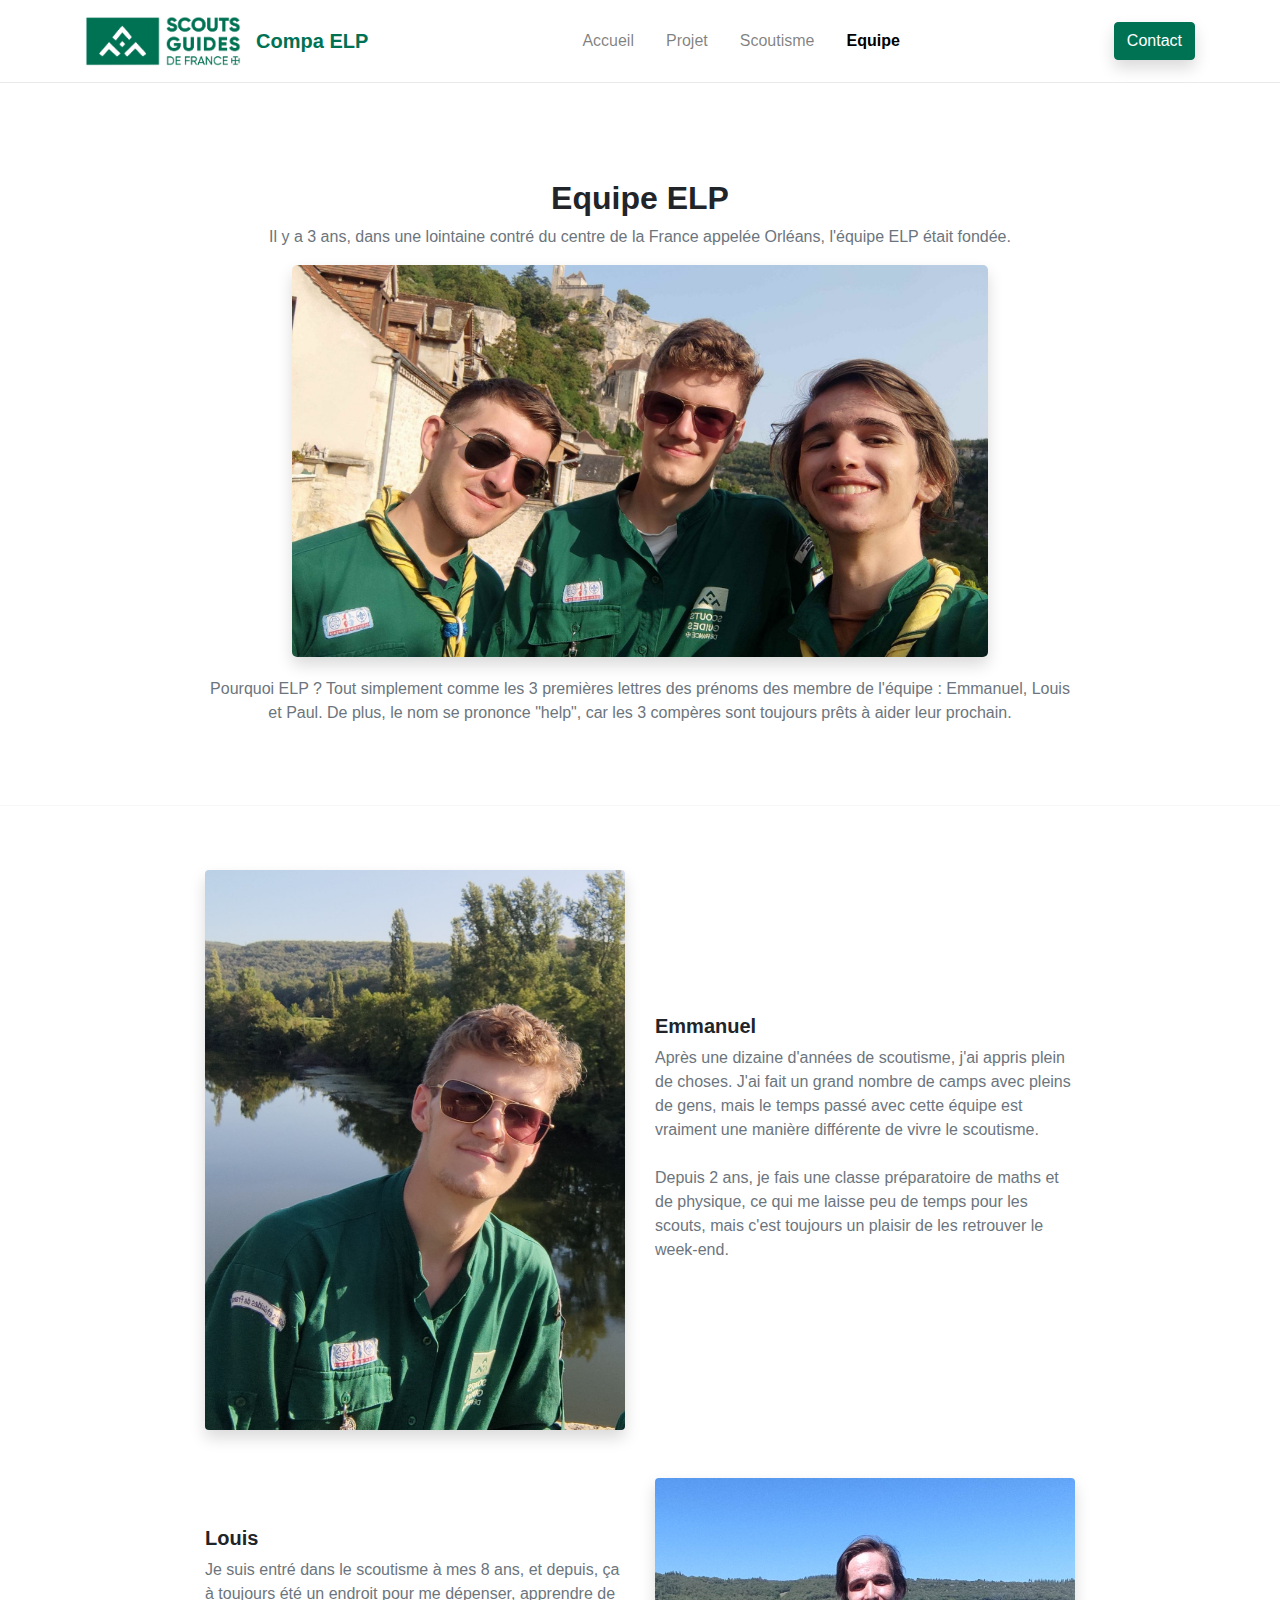
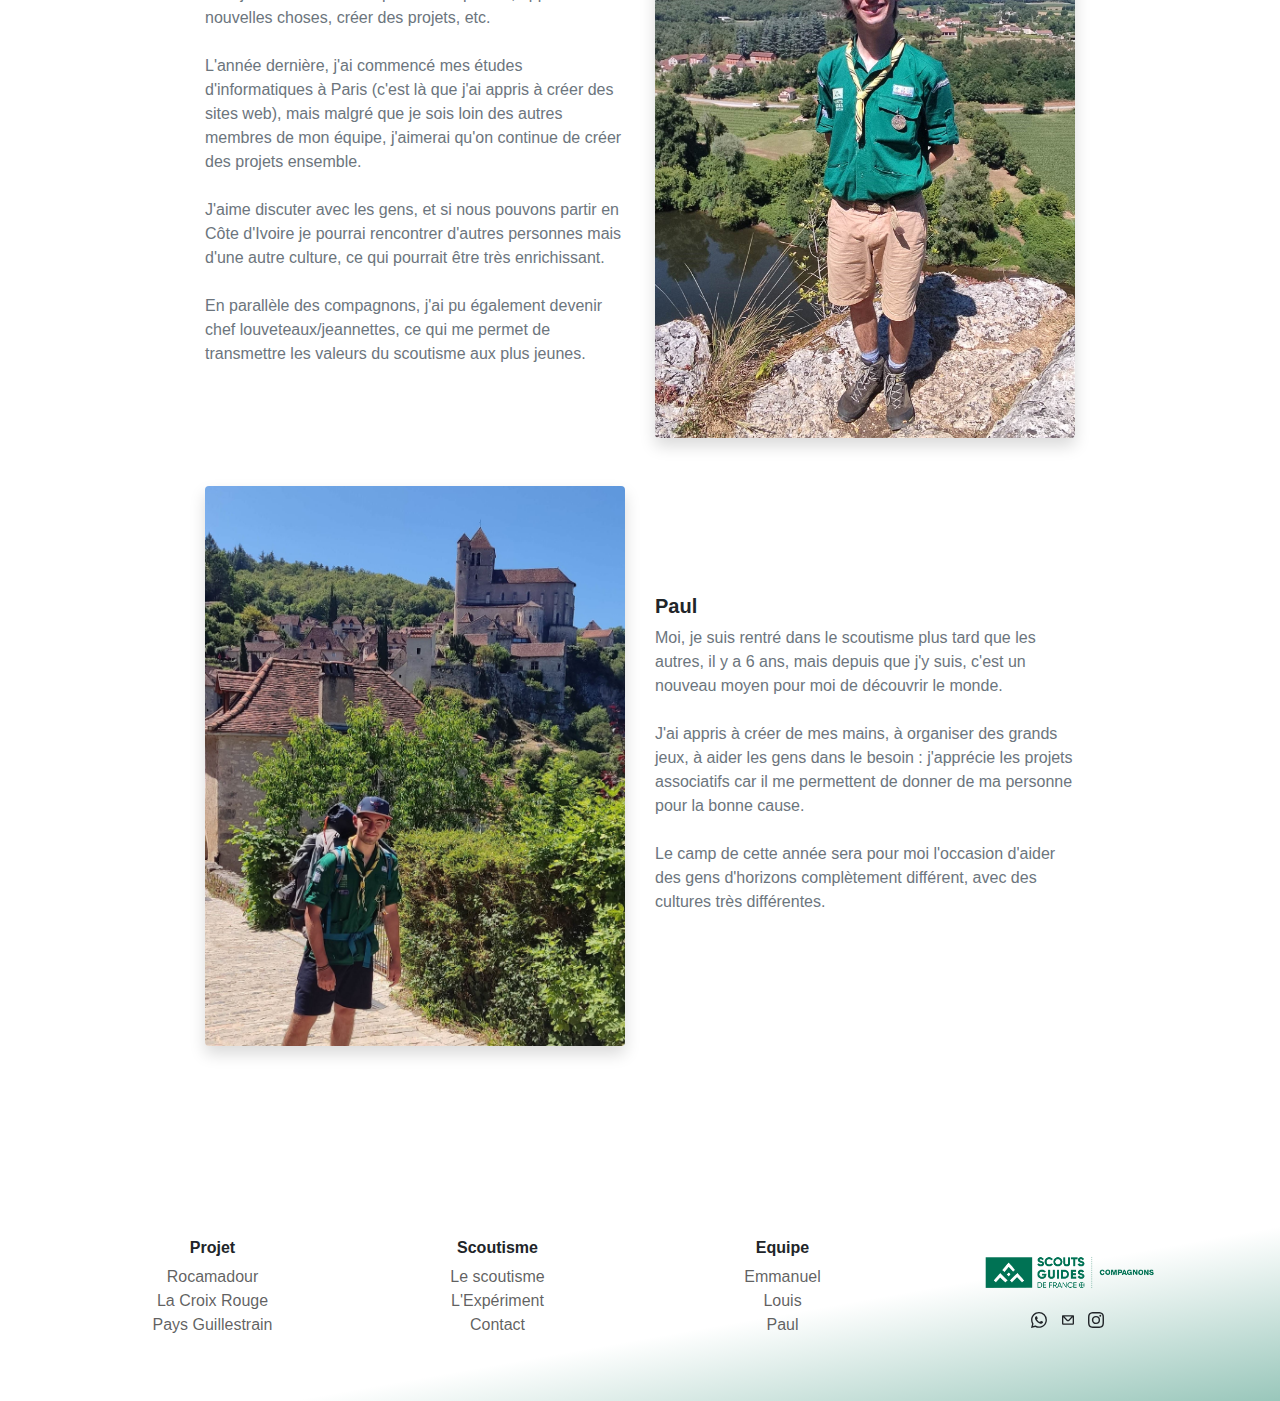
==== equipe.html @ d8e96e7c "images" ====
<!DOCTYPE html>
<html data-bs-theme="light" lang="en">

<head>
    <meta charset="utf-8">
    <meta name="viewport" content="width=device-width, initial-scale=1.0, shrink-to-fit=no">
    <title>Equipe - Compagnons ELP</title>
    <meta property="og:type" content="website">
    <meta name="twitter:image" content="assets/img/equipe.jpg">
    <meta name="twitter:description" content="Découvrez l'équipe ELP et ses camps scouts passé et futurs !">
    <meta property="og:image" content="assets/img/equipe.jpg">
    <meta name="description" content="Découvrez l'équipe ELP et ses camps scouts passé et futurs !">
    <meta name="twitter:title" content="Compagnons ELP">
    <meta name="twitter:card" content="summary_large_image">
    <link rel="stylesheet" href="assets/bootstrap/css/bootstrap.min.css">
    <link rel="stylesheet" href="https://fonts.googleapis.com/css?family=Inter:300italic,400italic,600italic,700italic,800italic,400,300,600,700,800&amp;display=swap">
    <link rel="stylesheet" href="assets/css/bootstrap-grid.css">
    <link rel="stylesheet" href="assets/css/bootstrap-grid.min.css">
    <link rel="stylesheet" href="assets/css/bootstrap-reboot.css">
    <link rel="stylesheet" href="assets/css/bootstrap-reboot.min.css">
    <link rel="stylesheet" href="assets/css/bootstrap.css">
    <link rel="stylesheet" href="assets/css/bootstrap.min.css">
<link rel="apple-touch-icon" sizes="57x57" href="/assets/img/apple-icon-57x57.png">
<link rel="apple-touch-icon" sizes="60x60" href="/assets/img/apple-icon-60x60.png">
<link rel="apple-touch-icon" sizes="72x72" href="/assets/img/apple-icon-72x72.png">
<link rel="apple-touch-icon" sizes="76x76" href="/assets/img/apple-icon-76x76.png">
<link rel="apple-touch-icon" sizes="114x114" href="/assets/img/apple-icon-114x114.png">
<link rel="apple-touch-icon" sizes="120x120" href="/assets/img/apple-icon-120x120.png">
<link rel="apple-touch-icon" sizes="144x144" href="/assets/img/apple-icon-144x144.png">
<link rel="apple-touch-icon" sizes="152x152" href="/assets/img/apple-icon-152x152.png">
<link rel="apple-touch-icon" sizes="180x180" href="/assets/img/apple-icon-180x180.png">
<link rel="icon" type="image/png" sizes="192x192"  href="/assets/img/android-icon-192x192.png">
<link rel="icon" type="image/png" sizes="32x32" href="/assets/img/favicon-32x32.png">
<link rel="icon" type="image/png" sizes="96x96" href="/assets/img/favicon-96x96.png">
<link rel="icon" type="image/png" sizes="16x16" href="/assets/img/favicon-16x16.png">
<link rel="manifest" href="/assets/js/manifest.json">
<meta name="msapplication-TileColor" content="#ffffff">
<meta name="msapplication-TileImage" content="/ms-icon-144x144.png">
<meta name="theme-color" content="#ffffff">
</head>

<body>
    <nav class="navbar navbar-expand-md sticky-top navbar-shrink py-3 navbar-light" id="mainNav">
        <div class="container"><a class="navbar-brand d-flex align-items-center" href="https://compa-elp.github.io/" style="margin-right: 0px;margin-bottom: 0px;padding-bottom: 0px;padding-top: 0px;"><img src="assets/img/Logo_SGDF_Vert.png" height="50px" style="margin-right: 15px;"><span id="todeletecompa" color="rgb(0, 114, 84)" style="color: rgb(0, 114, 84);margin-left: 0px;">Compa&nbsp;</span><span color="rgb(0, 114, 84)" style="color: rgb(0, 114, 84);margin-left: 0px;">ELP</span></a><button data-bs-toggle="collapse" class="navbar-toggler" data-bs-target="#navcol-1"><span class="visually-hidden">Toggle navigation</span><span class="navbar-toggler-icon"></span></button>
            <div class="collapse navbar-collapse" id="navcol-1">
                <ul class="navbar-nav mx-auto">
                    <li class="nav-item"><a class="nav-link" href="https://compa-elp.github.io">Accueil</a></li>
                    <li class="nav-item"><a class="nav-link" href="https://compa-elp.github.io/projets">Projet</a></li>
                    <li class="nav-item"><a class="nav-link" href="https://compa-elp.github.io/scoutisme">Scoutisme</a></li>
                    <li class="nav-item"><a class="nav-link" href="https://compa-elp.github.io/equipe" style="color:black; font-weight:bold;">Equipe</a></li>
                </ul><a class="btn btn-primary shadow" role="button" style="--bs-primary: #007254;--bs-primary-rgb: 0,114,84;color: white;" href="https://compa-elp.github.io/scoutisme#contact">Contact</a>
            </div>
        </div>
    </nav>
    <section class="py-5">
        <div class="container py-5" style="margin-bottom: -48px;">
            <div class="row mb-5">
                <div class="col" style="text-align: center;max-width: 900px;margin: 0 auto;">
                    <h2 class="fw-bold">Equipe ELP</h2>
                    <p class="text-muted">Il y a 3 ans, dans une lointaine contré du centre de la France appelée Orléans, l'équipe ELP était fondée.</p><img id="trio" src="assets/img/nous.jpg" style="padding-bottom: 0px;margin-bottom: 20px;box-shadow: 0 .5rem 1rem rgba(0,0,0,.15)!important;">
                    <p class="text-muted">Pourquoi ELP ? Tout simplement comme les 3 premières lettres des prénoms des membre de l'équipe : Emmanuel, Louis et Paul. De plus, le nom se prononce "help", car les 3 compères sont toujours prêts à aider leur prochain.</p>
                </div>
            </div>
        </div>
        <hr>
        <div class="container py-5">
            <div class="row row-cols-1 row-cols-md-2 mx-auto" id="emmanuel" style="max-width: 900px;">
                <div class="col mb-5"><img class="rounded img-fluid shadow equipe" src="assets/img/mano.jpg"></div>
                <div class="col d-md-flex align-items-md-end align-items-lg-center mb-5">
                    <div>
                        <h5 class="fw-bold">Emmanuel</h5>
                        <p class="text-muted mb-4">Après une dizaine d'années de scoutisme, j'ai appris plein de choses. J'ai fait un grand nombre de camps avec pleins de gens, mais le temps passé avec cette équipe est vraiment une manière différente de vivre le scoutisme.</p>
                        <p class="text-muted mb-4">Depuis 2 ans, je fais une classe préparatoire de maths et de physique, ce qui me laisse peu de temps pour les scouts, mais c'est toujours un plaisir de les retrouver le week-end.</p>
                    </div>
                </div>
            </div>
            <div class="row row-cols-1 row-cols-md-2 mx-auto" id="louis" style="max-width: 900px;">
                <div class="col order-md-last mb-5"><img class="rounded img-fluid shadow equipe" src="assets/img/louis.jpg"></div>
                <div class="col d-md-flex align-items-md-end align-items-lg-center mb-5">
                    <div>
                        <h5 class="fw-bold">Louis&nbsp;</h5>
                        <p class="text-muted mb-4">Je suis entré dans le scoutisme à mes 8 ans, et depuis, ça à toujours été un endroit pour me dépenser, apprendre de nouvelles choses, créer des projets, etc.</p>
                        <p class="text-muted mb-4">L'année dernière, j'ai commencé mes études d'informatiques à Paris (c'est là que j'ai appris à créer des sites web), mais malgré que je sois loin des autres membres de mon équipe, j'aimerai qu'on continue de créer des projets ensemble.</p>
                        <p class="text-muted mb-4">J'aime discuter avec les gens, et si nous pouvons partir en Côte d'Ivoire je pourrai rencontrer d'autres personnes mais d'une autre culture, ce qui pourrait être très enrichissant.</p>
                        <p class="text-muted mb-4">En parallèle des compagnons, j'ai pu également devenir chef louveteaux/jeannettes, ce qui me permet de transmettre les valeurs du scoutisme aux plus jeunes.</p>
                    </div>
                </div>
            </div>
            <div class="row row-cols-1 row-cols-md-2 mx-auto" id="paul" style="max-width: 900px;">
                <div class="col mb-5"><img class="rounded img-fluid shadow equipe" src="assets/img/paul.jpg"></div>
                <div class="col d-md-flex align-items-md-end align-items-lg-center mb-5">
                    <div>
                        <h5 class="fw-bold">Paul&nbsp;</h5>
                        <p class="text-muted mb-4">Moi, je suis rentré dans le scoutisme plus tard que les autres, il y a 6 ans, mais depuis que j'y suis, c'est un nouveau moyen pour moi de découvrir le monde.</p>
                        <p class="text-muted mb-4">J'ai appris à créer de mes mains, à organiser des grands jeux, à aider les gens dans le besoin : j'apprécie les projets associatifs car il me permettent de donner de ma personne pour la bonne cause.</p>
                        <p class="text-muted mb-4">Le camp de cette année&nbsp;sera pour moi l'occasion d'aider des gens d'horizons complètement différent, avec des cultures très différentes.</p>
                    </div>
                </div>
            </div>
        </div>
    </section>
    <footer class="bg-primary-gradient" style="background: linear-gradient(170deg, rgba(2,0,36,0) 0%, rgba(2,0,36,0) 60%, rgba(0,114,84,0.4) 100%);">
        <div class="container py-4 py-lg-5">
            <div class="row justify-content-center">
                <div class="col-sm-4 col-md-3 text-center text-lg-start d-flex flex-column">
                    <h3 class="fs-6 fw-bold">Projet</h3>
                    <ul class="list-unstyled">
                        <li><a href="https://compa-elp.github.io/projets#projet-2023">Rocamadour</a></li>
                        <li><a href="https://compa-elp.github.io/projets#projet-2022">La Croix Rouge</a></li>
                        <li><a href="https://compa-elp.github.io/projets#projet-2021">Pays Guillestrain</a></li>
                    </ul>
                </div>
                <div class="col-sm-4 col-md-3 text-center text-lg-start d-flex flex-column">
                    <h3 class="fs-6 fw-bold">Scoutisme</h3>
                    <ul class="list-unstyled">
                        <li><a href="https://compa-elp.github.io/scoutisme#scoutisme">Le scoutisme</a></li>
                        <li><a href="https://compa-elp.github.io/scoutisme#experiment">L'Expériment</a></li>
                        <li><a href="https://compa-elp.github.io/scoutisme#contact">Contact</a></li>
                    </ul>
                </div>
                <div class="col-sm-4 col-md-3 text-center text-lg-start d-flex flex-column">
                    <h3 class="fs-6 fw-bold">Equipe</h3>
                    <ul class="list-unstyled">
                        <li><a href="https://compa-elp.github.io/equipe#emmanuel">Emmanuel</a></li>
                        <li><a href="https://compa-elp.github.io/equipe#louis">Louis</a></li>
                        <li><a href="https://compa-elp.github.io/equipe#paul">Paul</a></li>
                    </ul>
                </div>
                <div class="col-lg-3 text-center text-lg-start d-flex flex-column align-items-center order-first align-items-lg-start order-lg-last">
                    <div class="fw-bold d-flex align-items-center mb-2" style="margin-bottom: 0px!important;"><img src="assets/img/SGDF_COMPAGNONS_vert.png" style="max-width: 80%;width: 340px;margin: 0 auto;" href="https://compa-elp.github.io/"></div>
                    <ul class="list-inline mb-0" style="display: block;margin: 0 auto;">
                        <li class="list-inline-item" href="+33 6 73 46 06 24"><svg xmlns="http://www.w3.org/2000/svg" width="1em" height="1em" fill="currentColor" viewBox="0 0 16 16" class="bi bi-whatsapp" href="06 73 46 06 24">
                                <path d="M13.601 2.326A7.854 7.854 0 0 0 7.994 0C3.627 0 .068 3.558.064 7.926c0 1.399.366 2.76 1.057 3.965L0 16l4.204-1.102a7.933 7.933 0 0 0 3.79.965h.004c4.368 0 7.926-3.558 7.93-7.93A7.898 7.898 0 0 0 13.6 2.326zM7.994 14.521a6.573 6.573 0 0 1-3.356-.92l-.24-.144-2.494.654.666-2.433-.156-.251a6.56 6.56 0 0 1-1.007-3.505c0-3.626 2.957-6.584 6.591-6.584a6.56 6.56 0 0 1 4.66 1.931 6.557 6.557 0 0 1 1.928 4.66c-.004 3.639-2.961 6.592-6.592 6.592zm3.615-4.934c-.197-.099-1.17-.578-1.353-.646-.182-.065-.315-.099-.445.099-.133.197-.513.646-.627.775-.114.133-.232.148-.43.05-.197-.1-.836-.308-1.592-.985-.59-.525-.985-1.175-1.103-1.372-.114-.198-.011-.304.088-.403.087-.088.197-.232.296-.346.1-.114.133-.198.198-.33.065-.134.034-.248-.015-.347-.05-.099-.445-1.076-.612-1.47-.16-.389-.323-.335-.445-.34-.114-.007-.247-.007-.38-.007a.729.729 0 0 0-.529.247c-.182.198-.691.677-.691 1.654 0 .977.71 1.916.81 2.049.098.133 1.394 2.132 3.383 2.992.47.205.84.326 1.129.418.475.152.904.129 1.246.08.38-.058 1.171-.48 1.338-.943.164-.464.164-.86.114-.943-.049-.084-.182-.133-.38-.232z"></path>
                            </svg></li>
                        <li class="list-inline-item" href="mailto:compa.elp@gmail.com"><svg xmlns="http://www.w3.org/2000/svg" width="1em" height="1em" viewBox="0 0 24 24" fill="none" href="mailto:compa.elp@gmail.com">
                                <path fill-rule="evenodd" clip-rule="evenodd" d="M3.00977 5.83789C3.00977 5.28561 3.45748 4.83789 4.00977 4.83789H20C20.5523 4.83789 21 5.28561 21 5.83789V17.1621C21 18.2667 20.1046 19.1621 19 19.1621H5C3.89543 19.1621 3 18.2667 3 17.1621V6.16211C3 6.11449 3.00333 6.06765 3.00977 6.0218V5.83789ZM5 8.06165V17.1621H19V8.06199L14.1215 12.9405C12.9499 14.1121 11.0504 14.1121 9.87885 12.9405L5 8.06165ZM6.57232 6.80554H17.428L12.7073 11.5263C12.3168 11.9168 11.6836 11.9168 11.2931 11.5263L6.57232 6.80554Z" fill="currentColor"></path>
                            </svg></li>
                        <li class="list-inline-item" href="https://www.instagram.com/compa.elp/"><svg xmlns="http://www.w3.org/2000/svg" width="1em" height="1em" fill="currentColor" viewBox="0 0 16 16" class="bi bi-instagram" href="https://www.instagram.com/compa.elp/">
                                <path d="M8 0C5.829 0 5.556.01 4.703.048 3.85.088 3.269.222 2.76.42a3.917 3.917 0 0 0-1.417.923A3.927 3.927 0 0 0 .42 2.76C.222 3.268.087 3.85.048 4.7.01 5.555 0 5.827 0 8.001c0 2.172.01 2.444.048 3.297.04.852.174 1.433.372 1.942.205.526.478.972.923 1.417.444.445.89.719 1.416.923.51.198 1.09.333 1.942.372C5.555 15.99 5.827 16 8 16s2.444-.01 3.298-.048c.851-.04 1.434-.174 1.943-.372a3.916 3.916 0 0 0 1.416-.923c.445-.445.718-.891.923-1.417.197-.509.332-1.09.372-1.942C15.99 10.445 16 10.173 16 8s-.01-2.445-.048-3.299c-.04-.851-.175-1.433-.372-1.941a3.926 3.926 0 0 0-.923-1.417A3.911 3.911 0 0 0 13.24.42c-.51-.198-1.092-.333-1.943-.372C10.443.01 10.172 0 7.998 0h.003zm-.717 1.442h.718c2.136 0 2.389.007 3.232.046.78.035 1.204.166 1.486.275.373.145.64.319.92.599.28.28.453.546.598.92.11.281.24.705.275 1.485.039.843.047 1.096.047 3.231s-.008 2.389-.047 3.232c-.035.78-.166 1.203-.275 1.485a2.47 2.47 0 0 1-.599.919c-.28.28-.546.453-.92.598-.28.11-.704.24-1.485.276-.843.038-1.096.047-3.232.047s-2.39-.009-3.233-.047c-.78-.036-1.203-.166-1.485-.276a2.478 2.478 0 0 1-.92-.598 2.48 2.48 0 0 1-.6-.92c-.109-.281-.24-.705-.275-1.485-.038-.843-.046-1.096-.046-3.233 0-2.136.008-2.388.046-3.231.036-.78.166-1.204.276-1.486.145-.373.319-.64.599-.92.28-.28.546-.453.92-.598.282-.11.705-.24 1.485-.276.738-.034 1.024-.044 2.515-.045v.002zm4.988 1.328a.96.96 0 1 0 0 1.92.96.96 0 0 0 0-1.92zm-4.27 1.122a4.109 4.109 0 1 0 0 8.217 4.109 4.109 0 0 0 0-8.217zm0 1.441a2.667 2.667 0 1 1 0 5.334 2.667 2.667 0 0 1 0-5.334z"></path>
                            </svg></li>
                    </ul>
                </div>
            </div>
        </div>
    </footer>
    <script src="assets/bootstrap/js/bootstrap.min.js"></script>
    <script src="assets/js/bootstrap.bundle.js"></script>
    <script src="assets/js/bootstrap.bundle.min.js"></script>
    <script src="assets/js/bootstrap.js"></script>
    <script src="assets/js/bootstrap.min.js"></script>
    <script src="assets/js/bold-and-bright.js"></script>
</body>

</html>
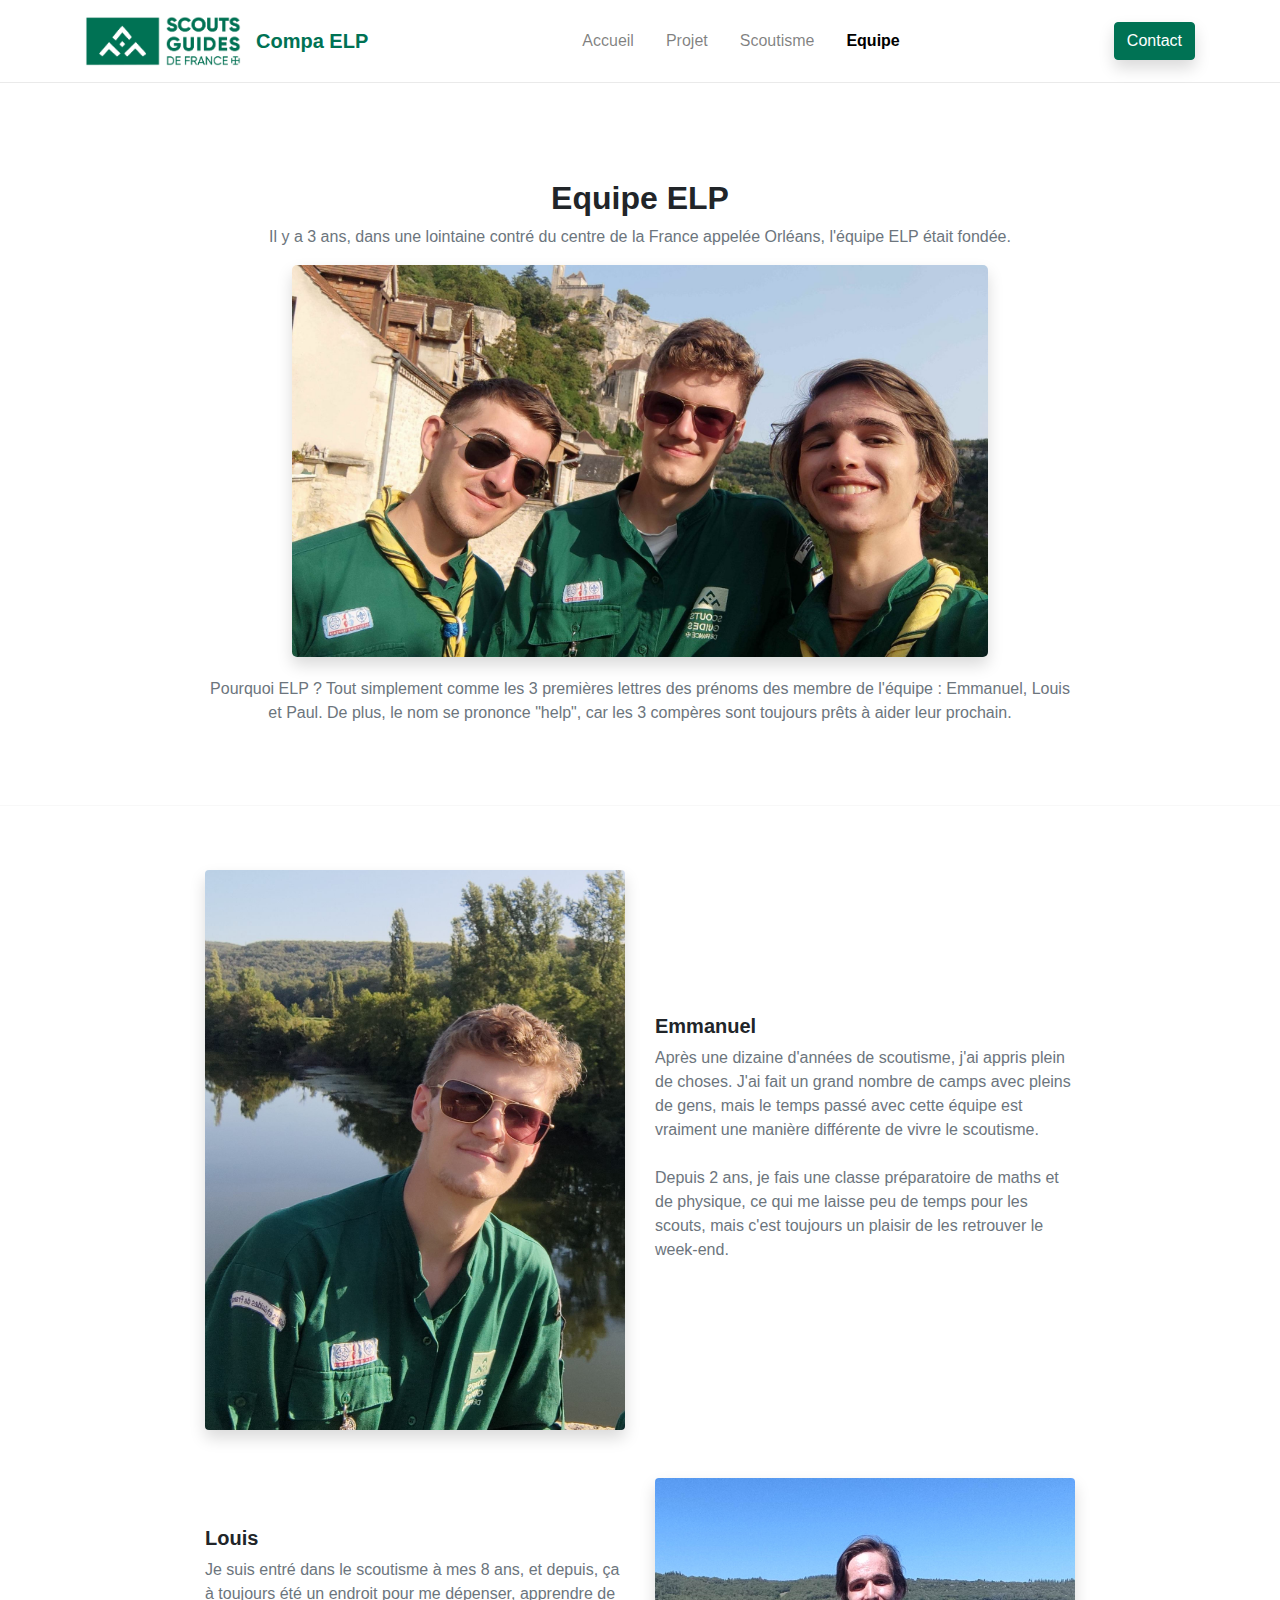
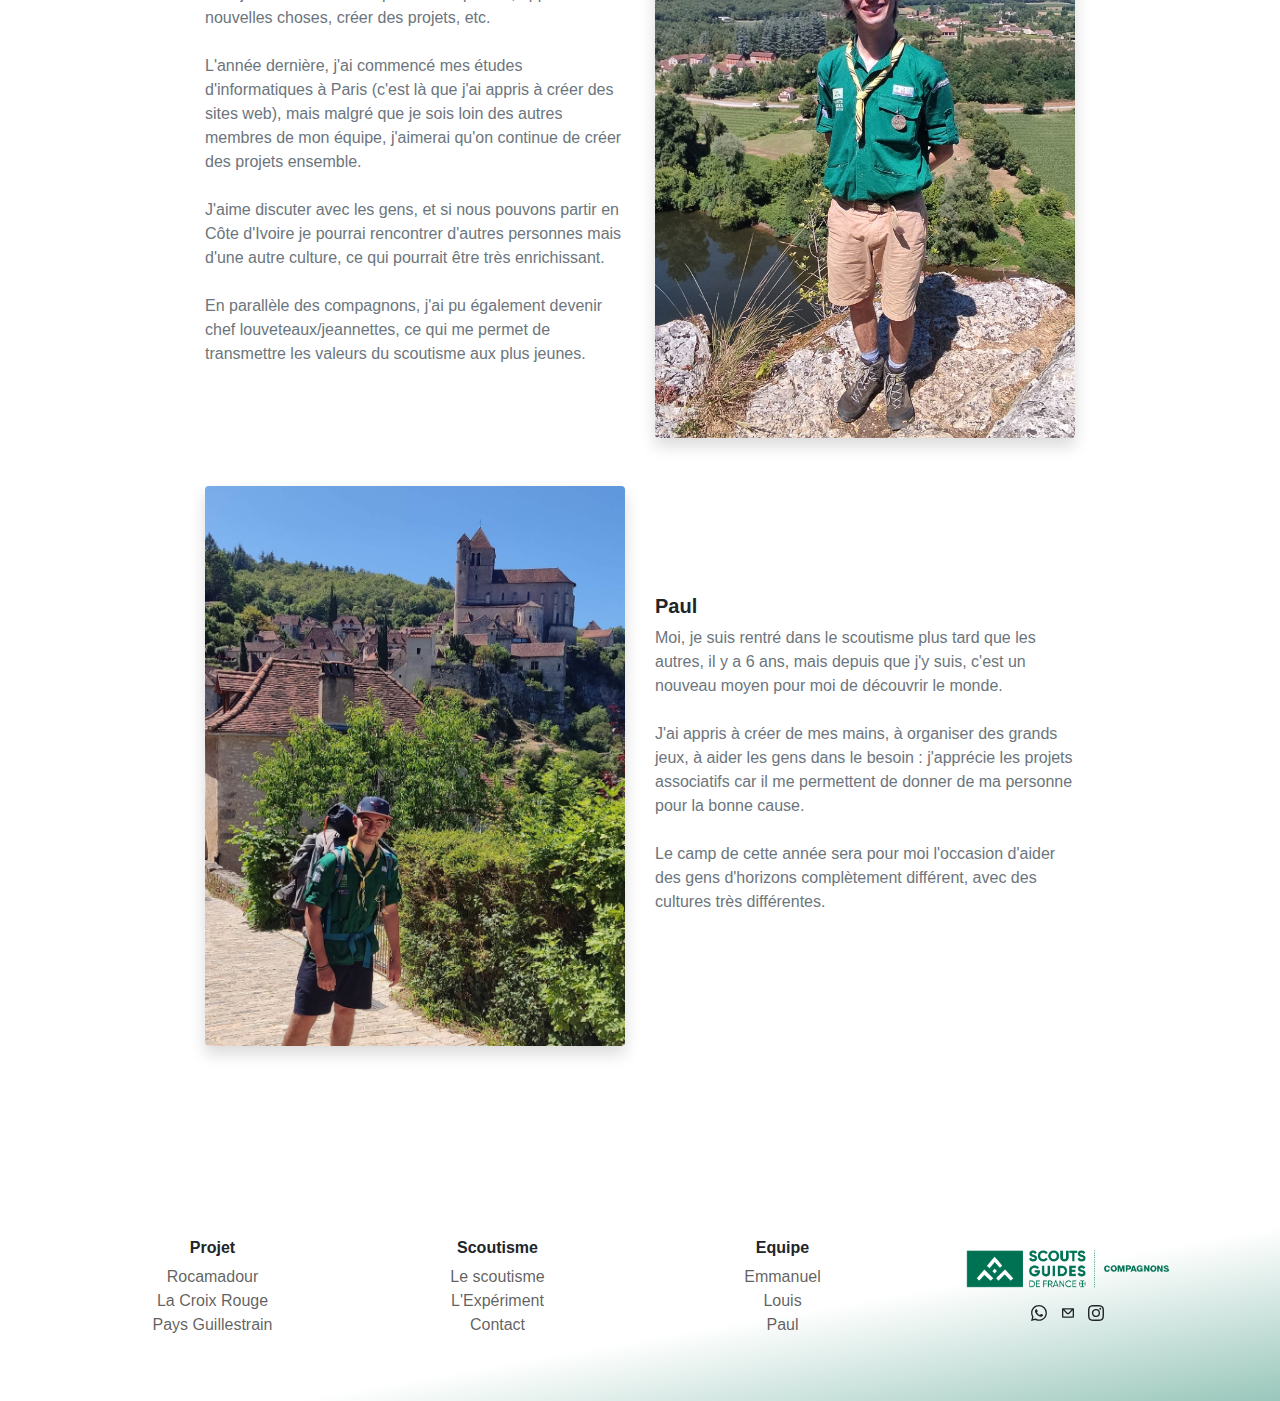
==== commit 55b6a512: "logo" ====
--- a/equipe.html
+++ b/equipe.html
@@ -41,7 +41,7 @@
 
 <body>
     <nav class="navbar navbar-expand-md sticky-top navbar-shrink py-3 navbar-light" id="mainNav">
-        <div class="container"><a class="navbar-brand d-flex align-items-center" href="https://compa-elp.github.io/" style="margin-right: 0px;margin-bottom: 0px;padding-bottom: 0px;padding-top: 0px;"><img src="assets/img/Logo_SGDF_Vert.png" height="50px" style="margin-right: 15px;"><span id="todeletecompa" color="rgb(0, 114, 84)" style="color: rgb(0, 114, 84);margin-left: 0px;">Compa&nbsp;</span><span color="rgb(0, 114, 84)" style="color: rgb(0, 114, 84);margin-left: 0px;">ELP</span></a><button data-bs-toggle="collapse" class="navbar-toggler" data-bs-target="#navcol-1"><span class="visually-hidden">Toggle navigation</span><span class="navbar-toggler-icon"></span></button>
+        <div class="container"><a class="navbar-brand d-flex align-items-center" href="https://compa-elp.github.io/" style="margin-right: 0px;margin-bottom: 0px;padding-bottom: 0px;padding-top: 0px;"><img src="assets/img/Logo_SGDF_Vert.png" height="50" style="margin-right: 15px;" width="156"><span id="todeletecompa" color="rgb(0, 114, 84)" style="color: rgb(0, 114, 84);margin-left: 0px;">Compa&nbsp;</span><span color="rgb(0, 114, 84)" style="color: rgb(0, 114, 84);margin-left: 0px;">ELP</span></a><button data-bs-toggle="collapse" class="navbar-toggler" data-bs-target="#navcol-1"><span class="visually-hidden">Toggle navigation</span><span class="navbar-toggler-icon"></span></button>
             <div class="collapse navbar-collapse" id="navcol-1">
                 <ul class="navbar-nav mx-auto">
                     <li class="nav-item"><a class="nav-link" href="https://compa-elp.github.io">Accueil</a></li>
@@ -127,8 +127,8 @@
                     </ul>
                 </div>
                 <div class="col-lg-3 text-center text-lg-start d-flex flex-column align-items-center order-first align-items-lg-start order-lg-last">
-                    <div class="fw-bold d-flex align-items-center mb-2" style="margin-bottom: 0px!important;"><img src="assets/img/SGDF_COMPAGNONS_vert.png" style="max-width: 80%;width: 340px;margin: 0 auto;" href="https://compa-elp.github.io/"></div>
-                    <ul class="list-inline mb-0" style="display: block;margin: 0 auto;">
+                    <div class="fw-bold d-flex align-items-center mb-2" style="margin-bottom: 0px!important;"><img src="assets/img/SGDF_COMPAGNONS_vert.png" style="max-width: 80%;width: 340px;margin: 12px auto;" href="https://compa-elp.github.io/"></div>
+                    <ul class="list-inline mb-0" id="networks-foot" style="display: block;margin: 0 auto 1.5rem auto!important;">
                         <li class="list-inline-item" href="+33 6 73 46 06 24"><svg xmlns="http://www.w3.org/2000/svg" width="1em" height="1em" fill="currentColor" viewBox="0 0 16 16" class="bi bi-whatsapp" href="06 73 46 06 24">
                                 <path d="M13.601 2.326A7.854 7.854 0 0 0 7.994 0C3.627 0 .068 3.558.064 7.926c0 1.399.366 2.76 1.057 3.965L0 16l4.204-1.102a7.933 7.933 0 0 0 3.79.965h.004c4.368 0 7.926-3.558 7.93-7.93A7.898 7.898 0 0 0 13.6 2.326zM7.994 14.521a6.573 6.573 0 0 1-3.356-.92l-.24-.144-2.494.654.666-2.433-.156-.251a6.56 6.56 0 0 1-1.007-3.505c0-3.626 2.957-6.584 6.591-6.584a6.56 6.56 0 0 1 4.66 1.931 6.557 6.557 0 0 1 1.928 4.66c-.004 3.639-2.961 6.592-6.592 6.592zm3.615-4.934c-.197-.099-1.17-.578-1.353-.646-.182-.065-.315-.099-.445.099-.133.197-.513.646-.627.775-.114.133-.232.148-.43.05-.197-.1-.836-.308-1.592-.985-.59-.525-.985-1.175-1.103-1.372-.114-.198-.011-.304.088-.403.087-.088.197-.232.296-.346.1-.114.133-.198.198-.33.065-.134.034-.248-.015-.347-.05-.099-.445-1.076-.612-1.47-.16-.389-.323-.335-.445-.34-.114-.007-.247-.007-.38-.007a.729.729 0 0 0-.529.247c-.182.198-.691.677-.691 1.654 0 .977.71 1.916.81 2.049.098.133 1.394 2.132 3.383 2.992.47.205.84.326 1.129.418.475.152.904.129 1.246.08.38-.058 1.171-.48 1.338-.943.164-.464.164-.86.114-.943-.049-.084-.182-.133-.38-.232z"></path>
                             </svg></li>
@@ -151,4 +151,4 @@
     <script src="assets/js/bold-and-bright.js"></script>
 </body>
 
-</html>
+</html>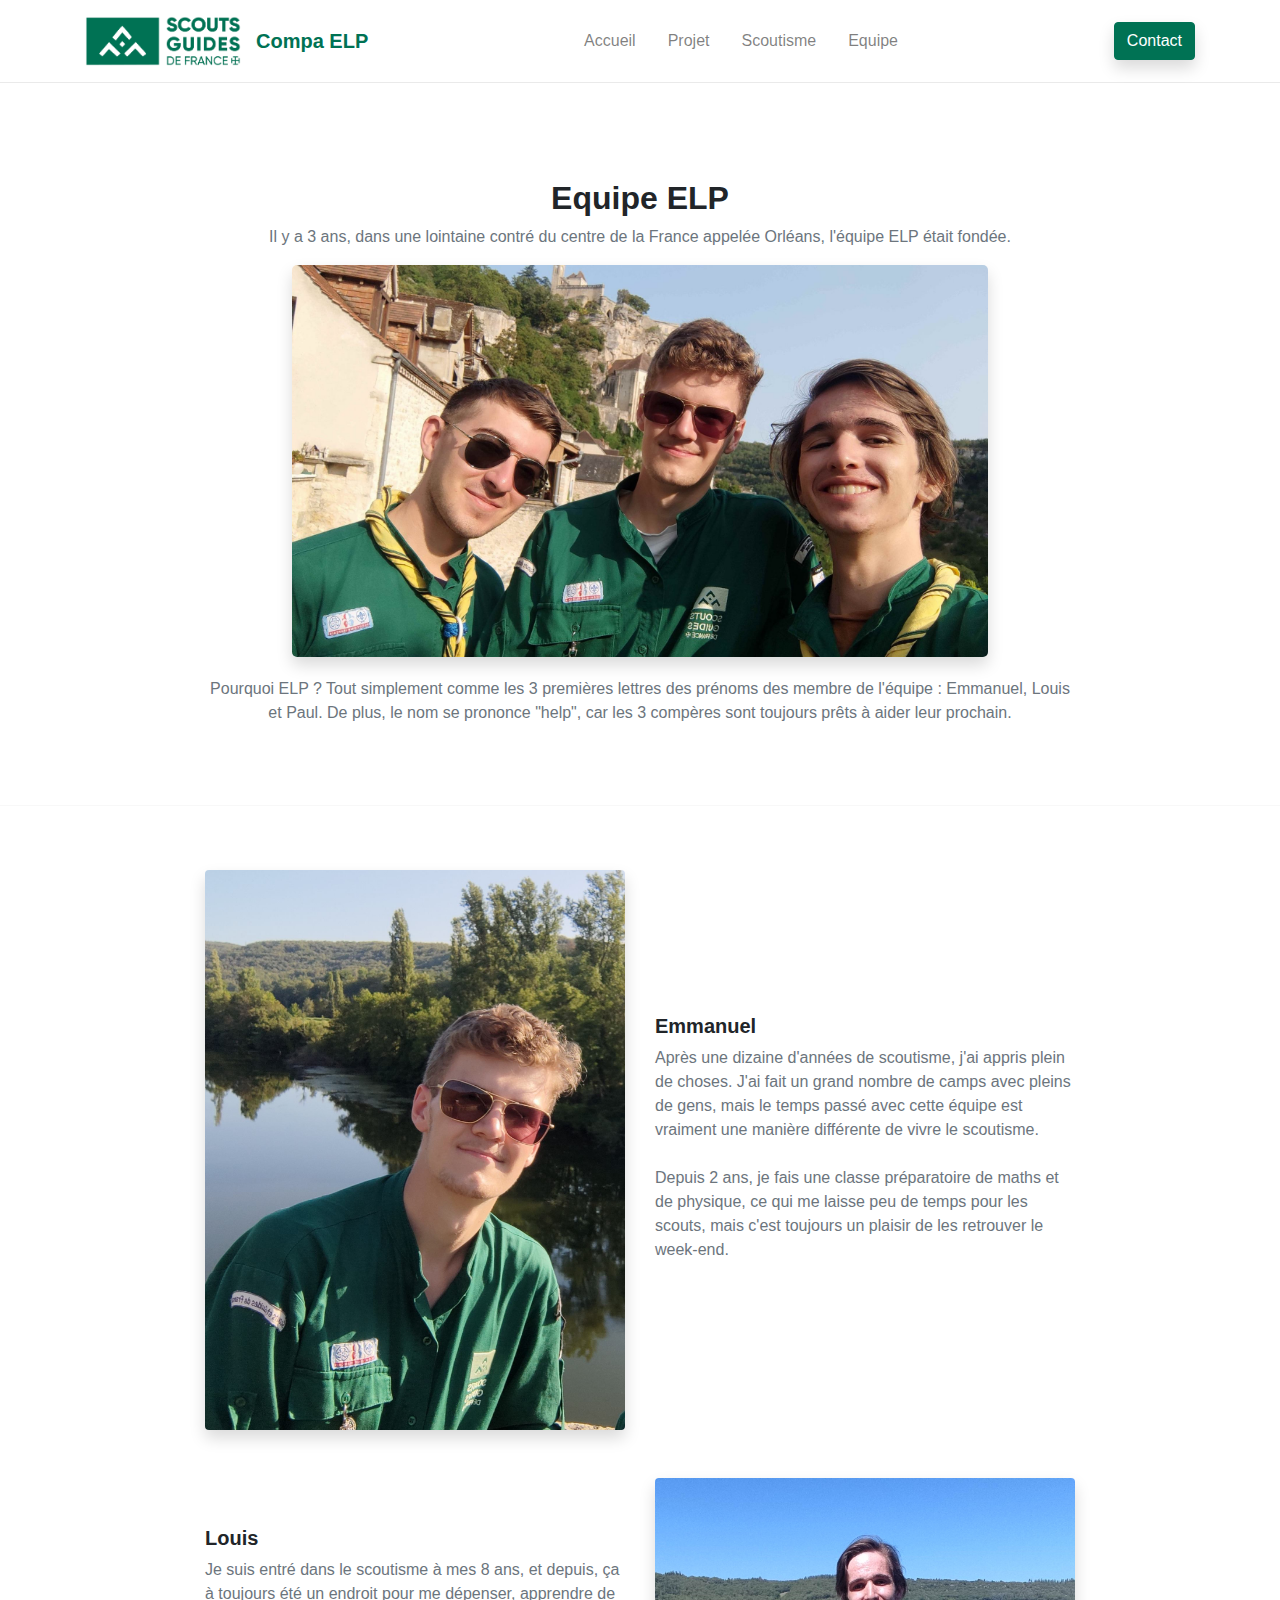
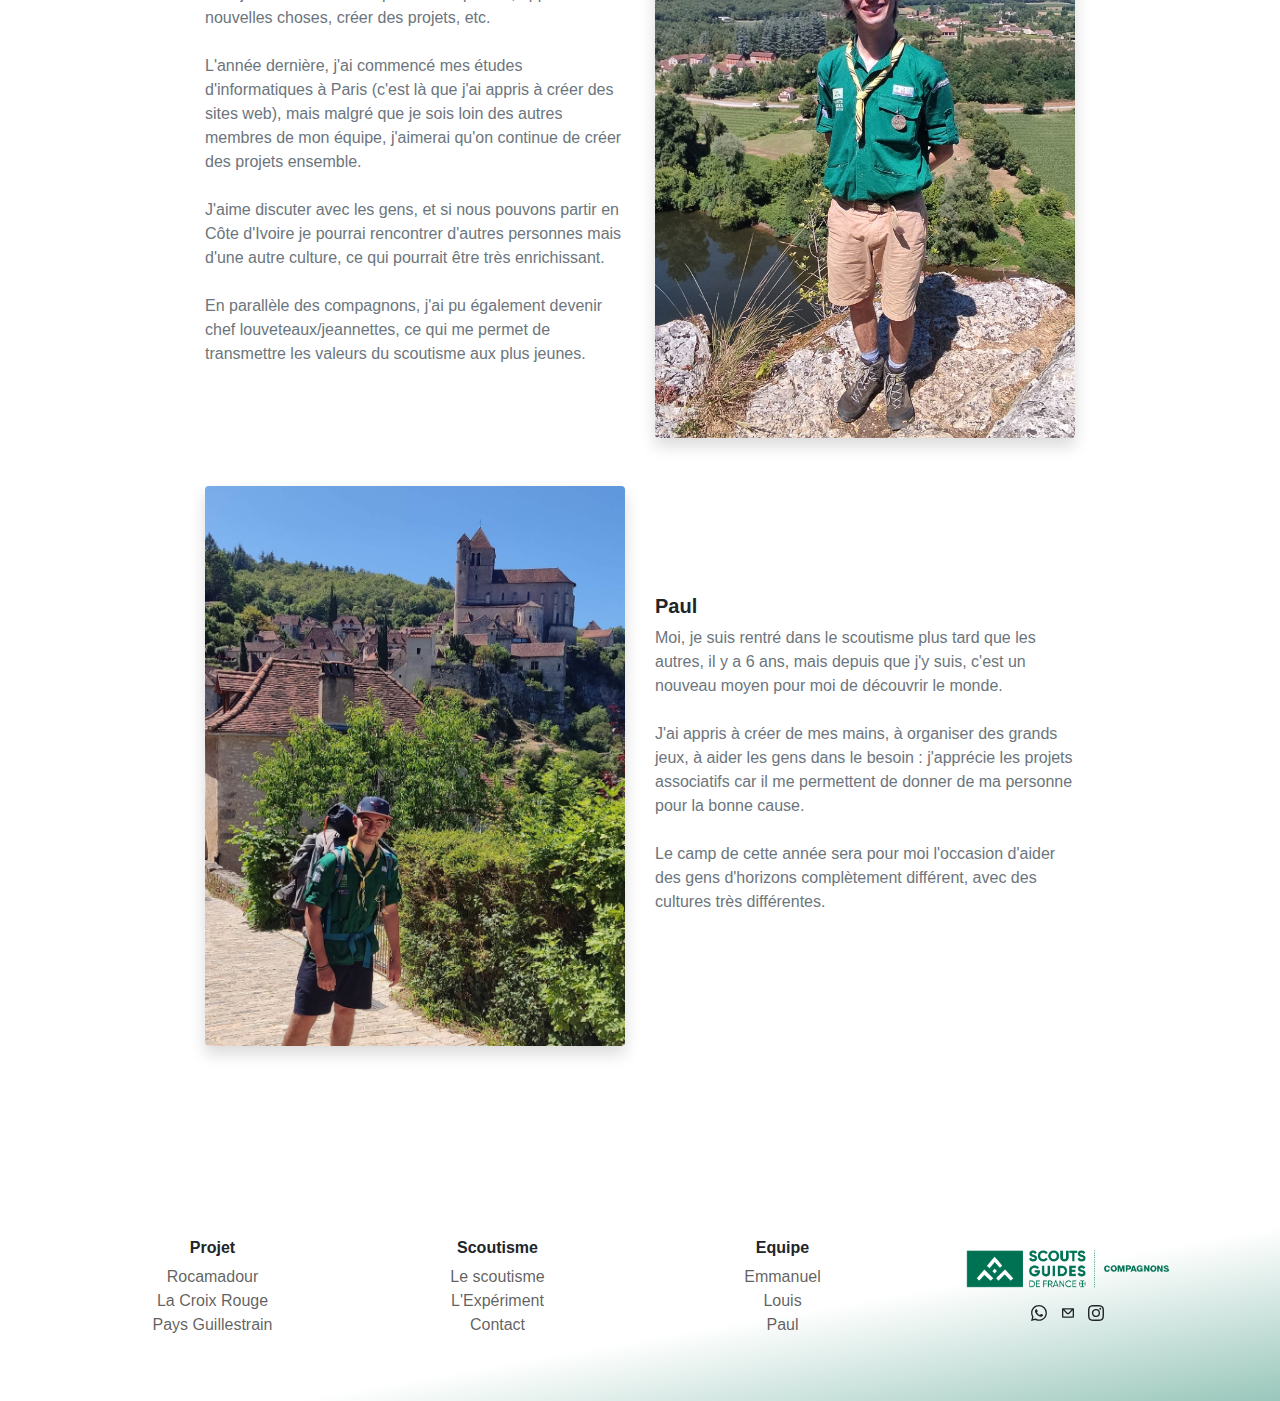
==== commit 08b66b67: "logo rounded" ====
--- a/equipe.html
+++ b/equipe.html
@@ -20,22 +20,12 @@
     <link rel="stylesheet" href="assets/css/bootstrap-reboot.min.css">
     <link rel="stylesheet" href="assets/css/bootstrap.css">
     <link rel="stylesheet" href="assets/css/bootstrap.min.css">
-<link rel="apple-touch-icon" sizes="57x57" href="/assets/img/apple-icon-57x57.png">
-<link rel="apple-touch-icon" sizes="60x60" href="/assets/img/apple-icon-60x60.png">
-<link rel="apple-touch-icon" sizes="72x72" href="/assets/img/apple-icon-72x72.png">
-<link rel="apple-touch-icon" sizes="76x76" href="/assets/img/apple-icon-76x76.png">
-<link rel="apple-touch-icon" sizes="114x114" href="/assets/img/apple-icon-114x114.png">
-<link rel="apple-touch-icon" sizes="120x120" href="/assets/img/apple-icon-120x120.png">
-<link rel="apple-touch-icon" sizes="144x144" href="/assets/img/apple-icon-144x144.png">
-<link rel="apple-touch-icon" sizes="152x152" href="/assets/img/apple-icon-152x152.png">
-<link rel="apple-touch-icon" sizes="180x180" href="/assets/img/apple-icon-180x180.png">
-<link rel="icon" type="image/png" sizes="192x192"  href="/assets/img/android-icon-192x192.png">
+<link rel="apple-touch-icon" sizes="180x180" href="/assets/img/apple-touch-icon.png">
 <link rel="icon" type="image/png" sizes="32x32" href="/assets/img/favicon-32x32.png">
-<link rel="icon" type="image/png" sizes="96x96" href="/assets/img/favicon-96x96.png">
 <link rel="icon" type="image/png" sizes="16x16" href="/assets/img/favicon-16x16.png">
-<link rel="manifest" href="/assets/js/manifest.json">
-<meta name="msapplication-TileColor" content="#ffffff">
-<meta name="msapplication-TileImage" content="/ms-icon-144x144.png">
+<link rel="manifest" href="/assets/img/site.webmanifest">
+<link rel="mask-icon" href="/assets/img/safari-pinned-tab.svg" color="#5bbad5">
+<meta name="msapplication-TileColor" content="#da532c">
 <meta name="theme-color" content="#ffffff">
 </head>
 
@@ -47,7 +37,7 @@
                     <li class="nav-item"><a class="nav-link" href="https://compa-elp.github.io">Accueil</a></li>
                     <li class="nav-item"><a class="nav-link" href="https://compa-elp.github.io/projets">Projet</a></li>
                     <li class="nav-item"><a class="nav-link" href="https://compa-elp.github.io/scoutisme">Scoutisme</a></li>
-                    <li class="nav-item"><a class="nav-link" href="https://compa-elp.github.io/equipe" style="color:black; font-weight:bold;">Equipe</a></li>
+                    <li class="nav-item"><a class="nav-link" href="https://compa-elp.github.io/equipe">Equipe</a></li>
                 </ul><a class="btn btn-primary shadow" role="button" style="--bs-primary: #007254;--bs-primary-rgb: 0,114,84;color: white;" href="https://compa-elp.github.io/scoutisme#contact">Contact</a>
             </div>
         </div>
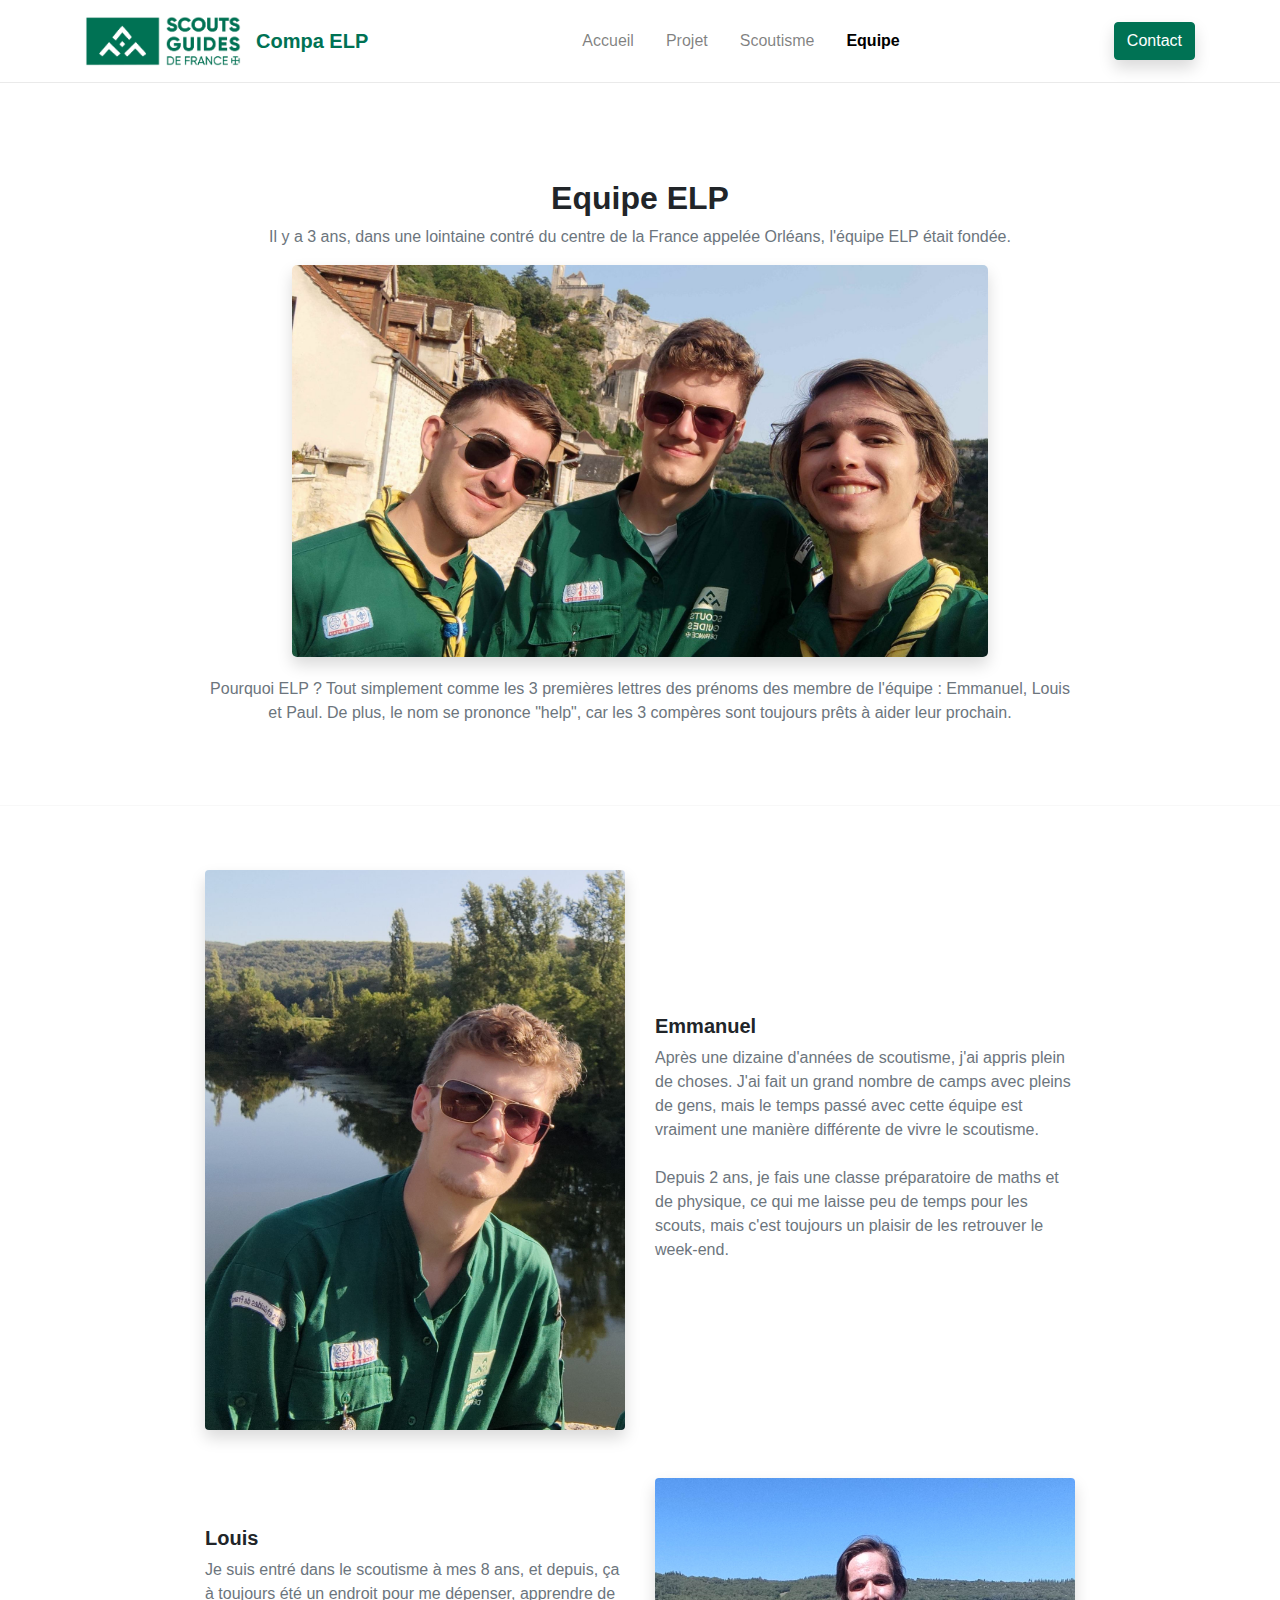
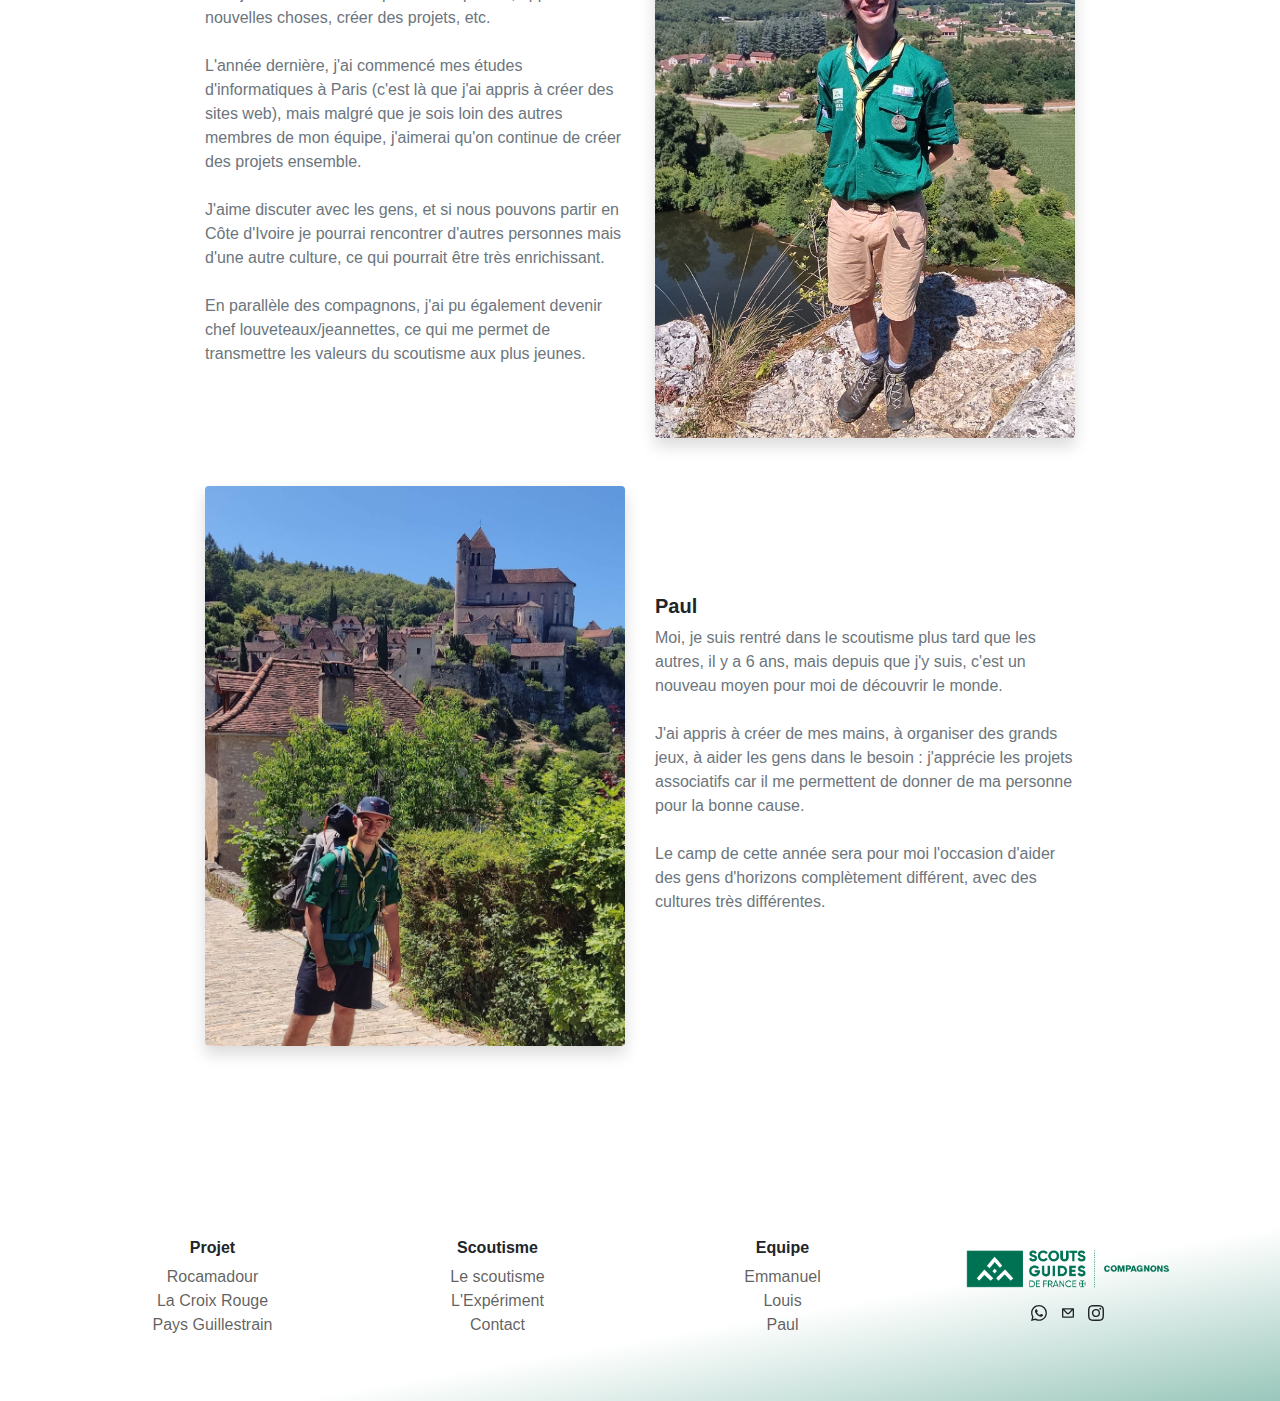
==== commit afe681c9: "logo rounded" ====
--- a/equipe.html
+++ b/equipe.html
@@ -37,7 +37,7 @@
                     <li class="nav-item"><a class="nav-link" href="https://compa-elp.github.io">Accueil</a></li>
                     <li class="nav-item"><a class="nav-link" href="https://compa-elp.github.io/projets">Projet</a></li>
                     <li class="nav-item"><a class="nav-link" href="https://compa-elp.github.io/scoutisme">Scoutisme</a></li>
-                    <li class="nav-item"><a class="nav-link" href="https://compa-elp.github.io/equipe">Equipe</a></li>
+                    <li class="nav-item"><a class="nav-link" href="https://compa-elp.github.io/equipe" style="color:black; font-weight:bold;">Equipe</a></li>
                 </ul><a class="btn btn-primary shadow" role="button" style="--bs-primary: #007254;--bs-primary-rgb: 0,114,84;color: white;" href="https://compa-elp.github.io/scoutisme#contact">Contact</a>
             </div>
         </div>
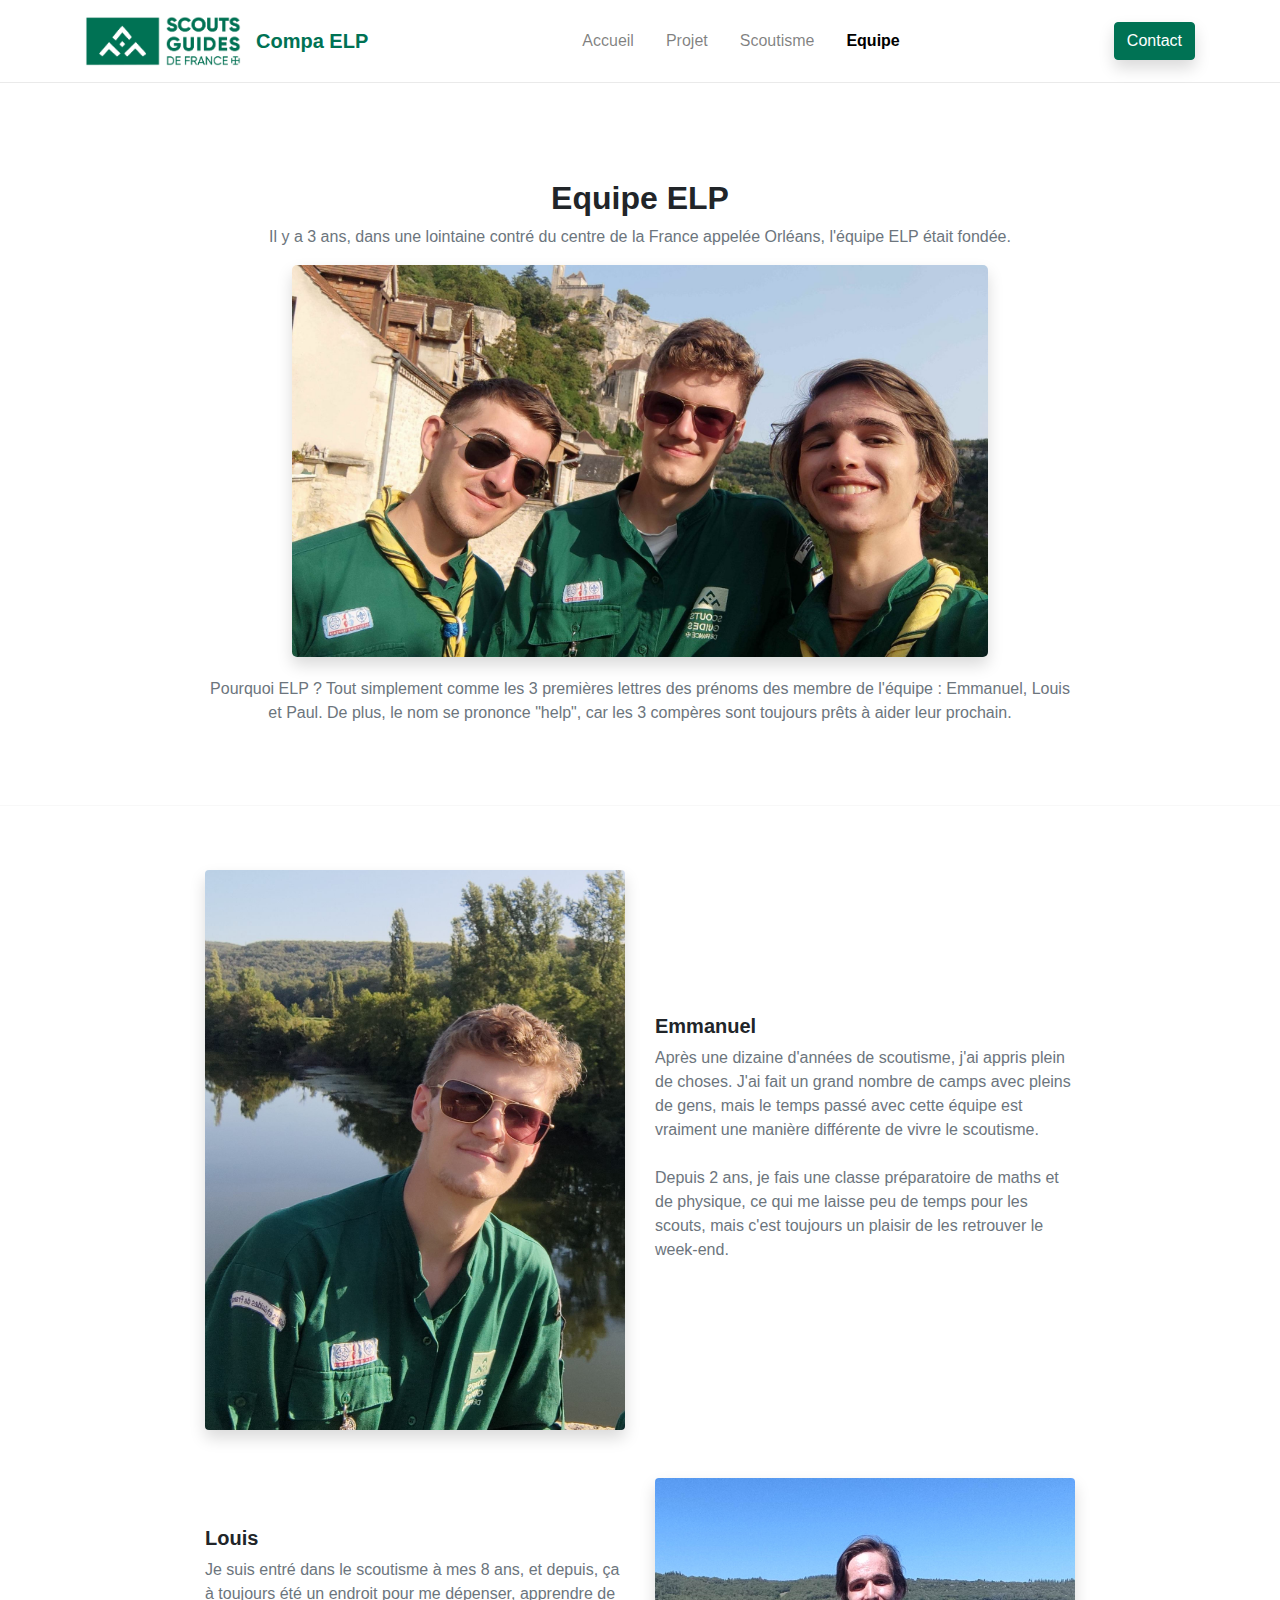
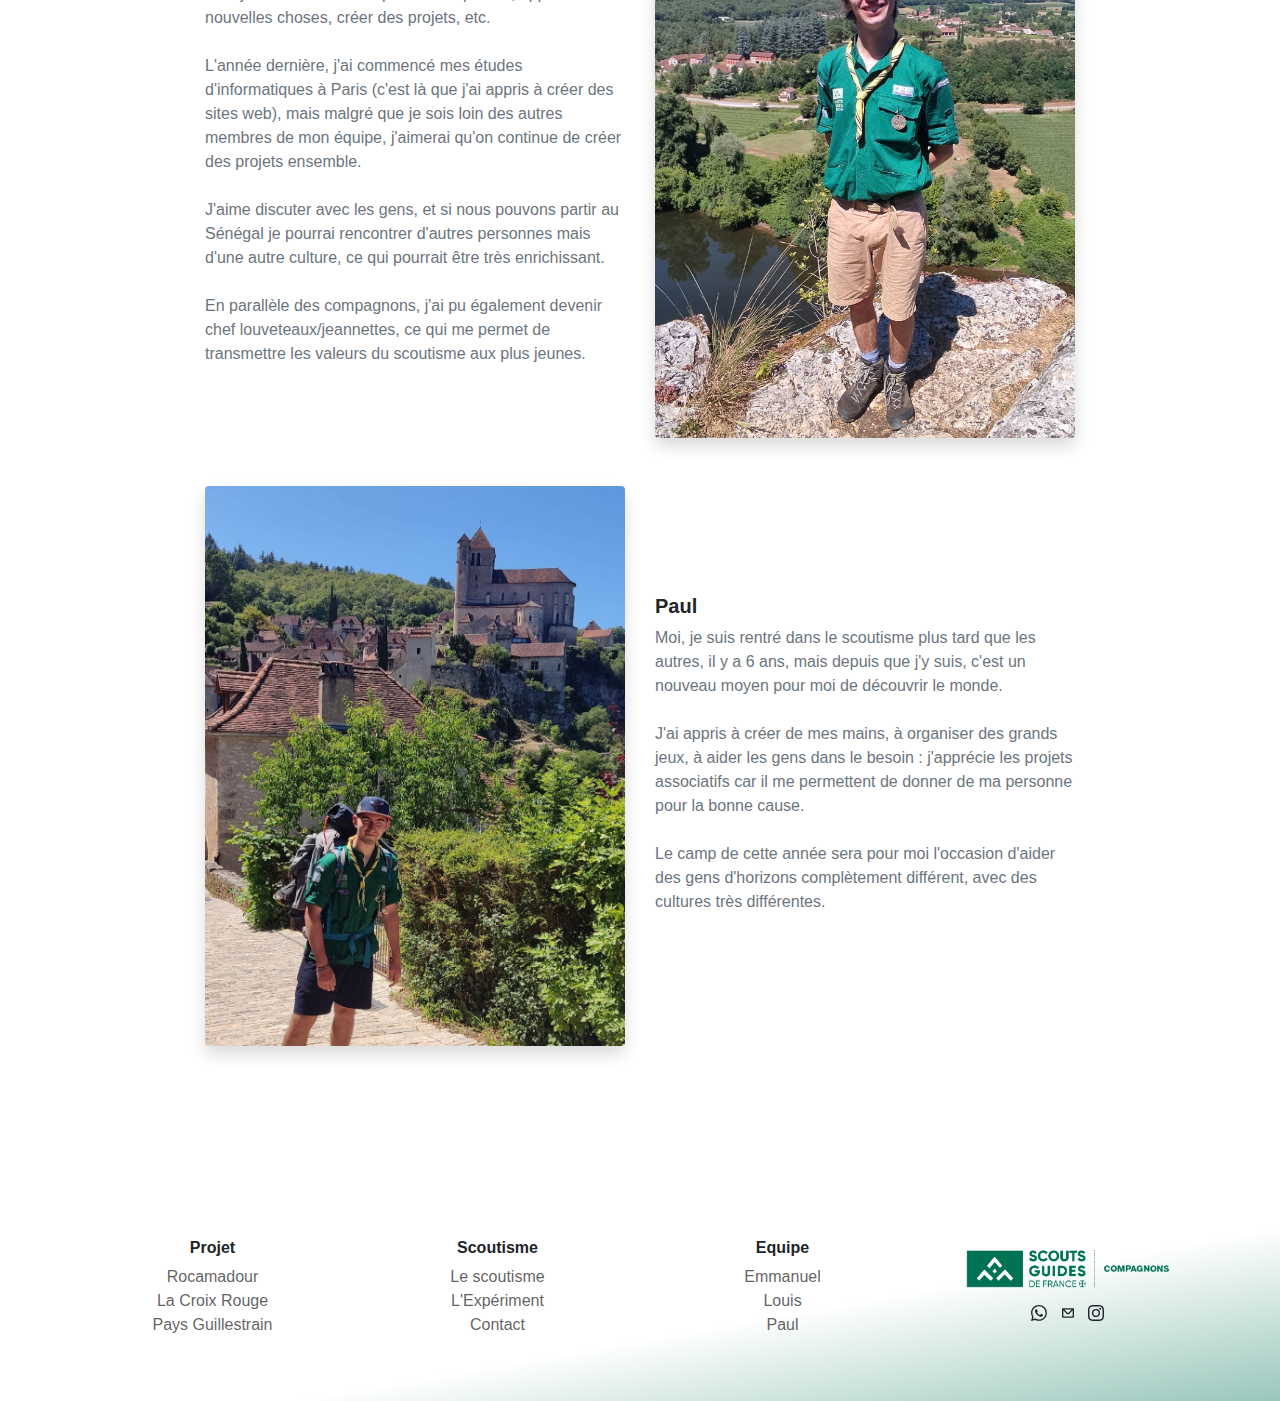
==== commit 6336b982: "auto" ====
--- a/equipe.html
+++ b/equipe.html
@@ -71,7 +71,7 @@
                         <h5 class="fw-bold">Louis&nbsp;</h5>
                         <p class="text-muted mb-4">Je suis entré dans le scoutisme à mes 8 ans, et depuis, ça à toujours été un endroit pour me dépenser, apprendre de nouvelles choses, créer des projets, etc.</p>
                         <p class="text-muted mb-4">L'année dernière, j'ai commencé mes études d'informatiques à Paris (c'est là que j'ai appris à créer des sites web), mais malgré que je sois loin des autres membres de mon équipe, j'aimerai qu'on continue de créer des projets ensemble.</p>
-                        <p class="text-muted mb-4">J'aime discuter avec les gens, et si nous pouvons partir en Côte d'Ivoire je pourrai rencontrer d'autres personnes mais d'une autre culture, ce qui pourrait être très enrichissant.</p>
+                        <p class="text-muted mb-4">J'aime discuter avec les gens, et si nous pouvons partir au Sénégal je pourrai rencontrer d'autres personnes mais d'une autre culture, ce qui pourrait être très enrichissant.</p>
                         <p class="text-muted mb-4">En parallèle des compagnons, j'ai pu également devenir chef louveteaux/jeannettes, ce qui me permet de transmettre les valeurs du scoutisme aux plus jeunes.</p>
                     </div>
                 </div>
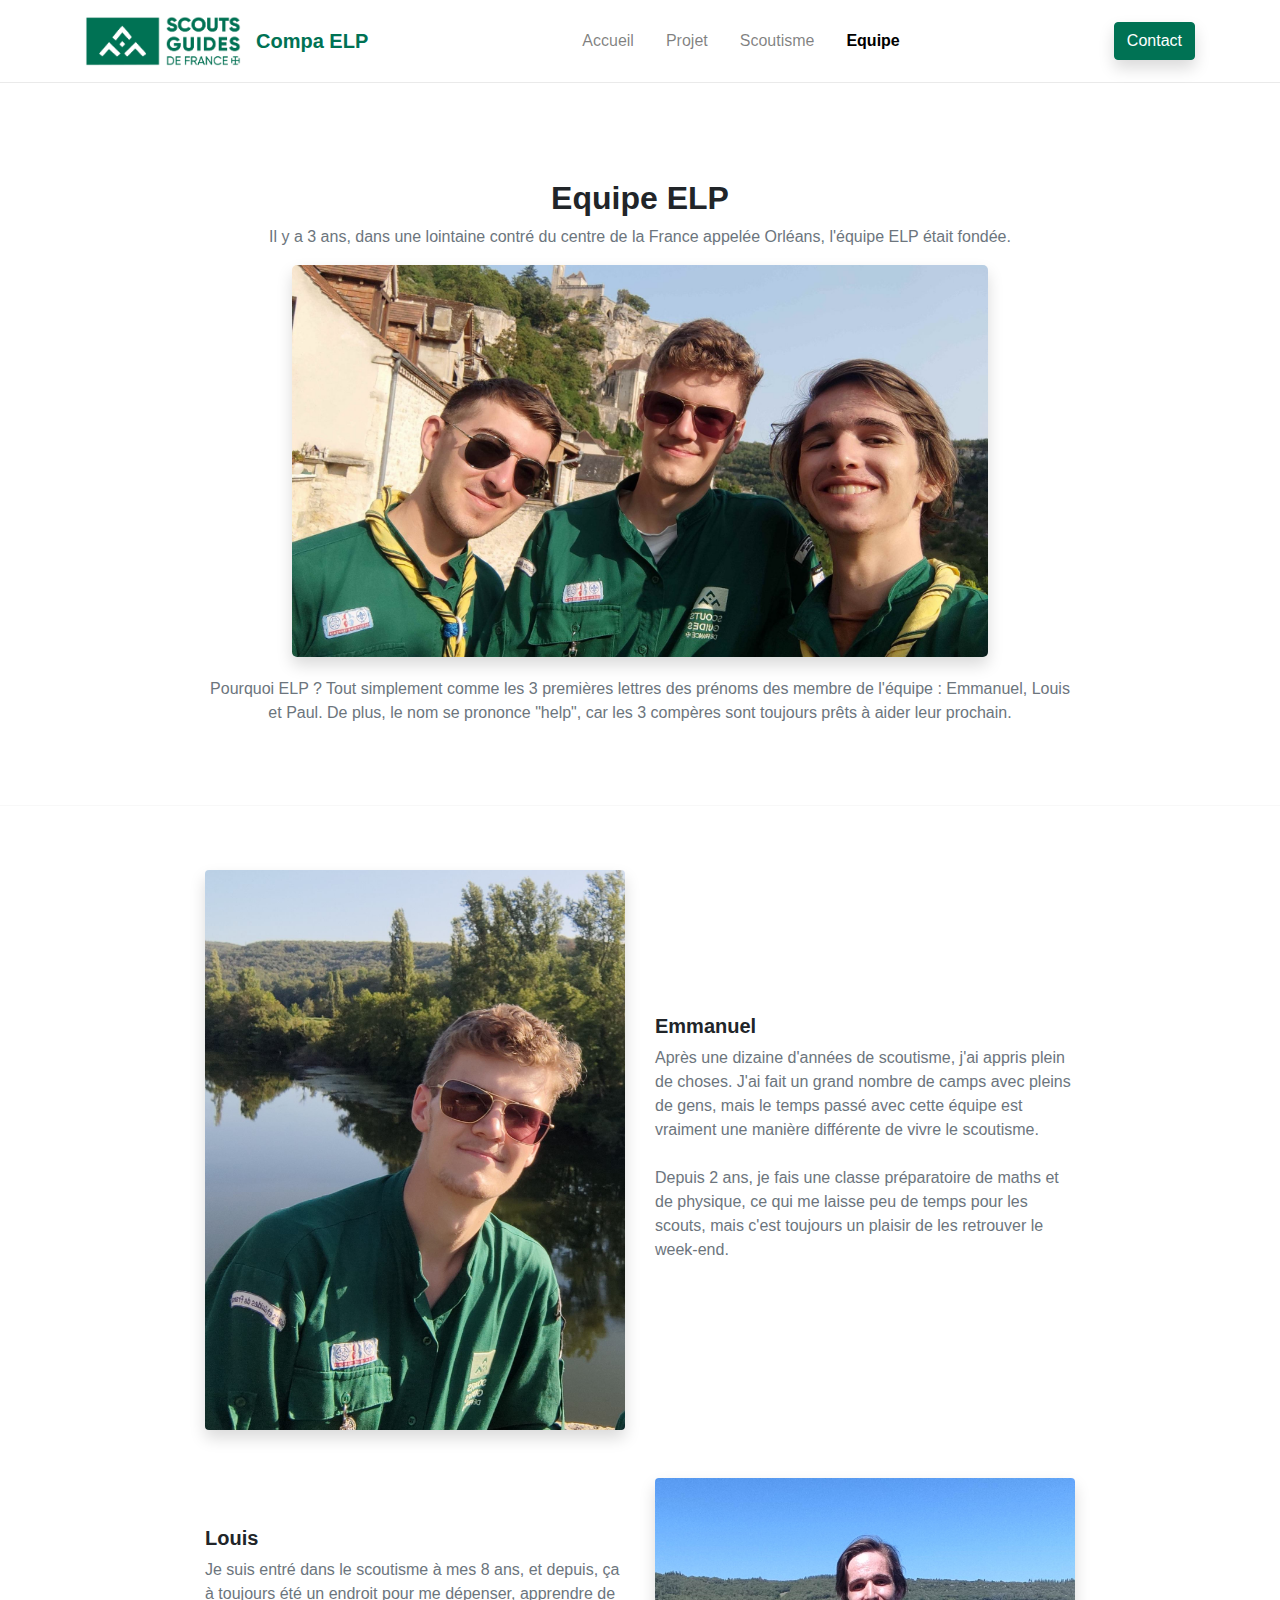
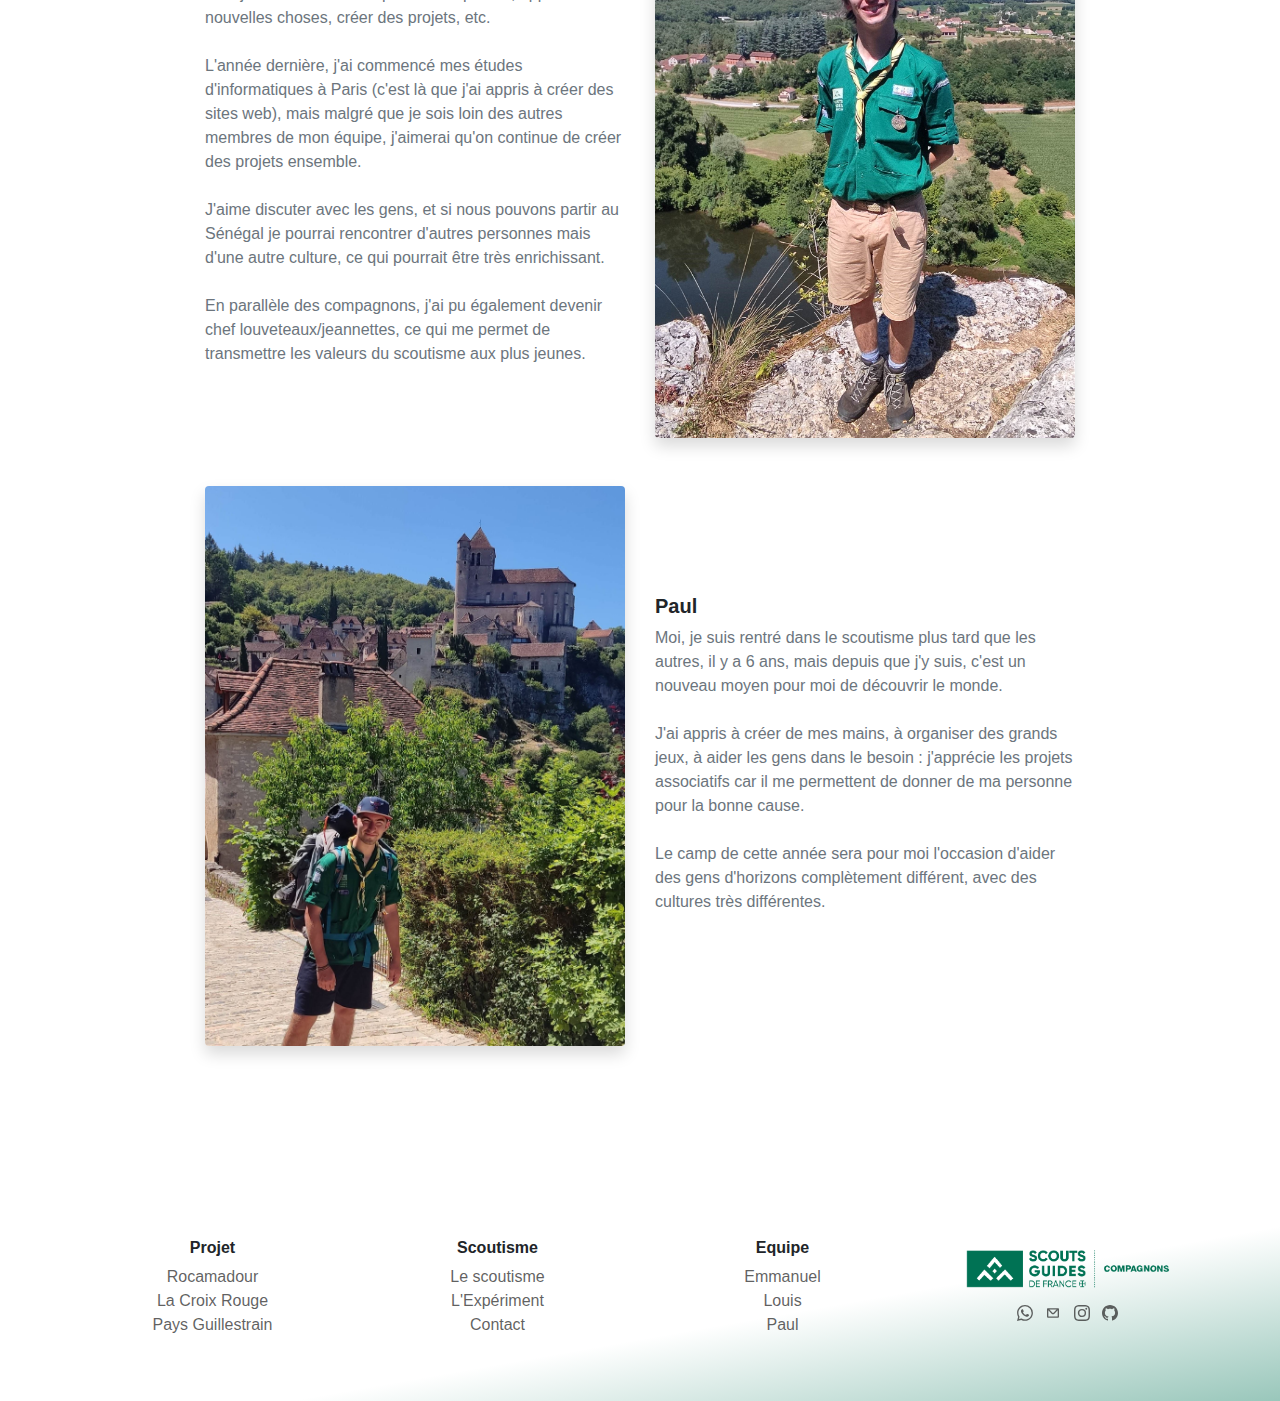
==== commit 60f466b3: "modifs liens insta/mail/whatshapp/github" ====
--- a/equipe.html
+++ b/equipe.html
@@ -117,17 +117,37 @@
                     </ul>
                 </div>
                 <div class="col-lg-3 text-center text-lg-start d-flex flex-column align-items-center order-first align-items-lg-start order-lg-last">
-                    <div class="fw-bold d-flex align-items-center mb-2" style="margin-bottom: 0px!important;"><img src="assets/img/SGDF_COMPAGNONS_vert.png" style="max-width: 80%;width: 340px;margin: 12px auto;" href="https://compa-elp.github.io/"></div>
+                    <div class="fw-bold d-flex align-items-center mb-2" style="margin-bottom: 0px!important;"><a href="https://compa-elp.github.io/"><img src="assets/img/SGDF_COMPAGNONS_vert.png" style="max-width: 80%;width: 340px;margin: 12px auto;"></a></div>
                     <ul class="list-inline mb-0" id="networks-foot" style="display: block;margin: 0 auto 1.5rem auto!important;">
-                        <li class="list-inline-item" href="+33 6 73 46 06 24"><svg xmlns="http://www.w3.org/2000/svg" width="1em" height="1em" fill="currentColor" viewBox="0 0 16 16" class="bi bi-whatsapp" href="06 73 46 06 24">
-                                <path d="M13.601 2.326A7.854 7.854 0 0 0 7.994 0C3.627 0 .068 3.558.064 7.926c0 1.399.366 2.76 1.057 3.965L0 16l4.204-1.102a7.933 7.933 0 0 0 3.79.965h.004c4.368 0 7.926-3.558 7.93-7.93A7.898 7.898 0 0 0 13.6 2.326zM7.994 14.521a6.573 6.573 0 0 1-3.356-.92l-.24-.144-2.494.654.666-2.433-.156-.251a6.56 6.56 0 0 1-1.007-3.505c0-3.626 2.957-6.584 6.591-6.584a6.56 6.56 0 0 1 4.66 1.931 6.557 6.557 0 0 1 1.928 4.66c-.004 3.639-2.961 6.592-6.592 6.592zm3.615-4.934c-.197-.099-1.17-.578-1.353-.646-.182-.065-.315-.099-.445.099-.133.197-.513.646-.627.775-.114.133-.232.148-.43.05-.197-.1-.836-.308-1.592-.985-.59-.525-.985-1.175-1.103-1.372-.114-.198-.011-.304.088-.403.087-.088.197-.232.296-.346.1-.114.133-.198.198-.33.065-.134.034-.248-.015-.347-.05-.099-.445-1.076-.612-1.47-.16-.389-.323-.335-.445-.34-.114-.007-.247-.007-.38-.007a.729.729 0 0 0-.529.247c-.182.198-.691.677-.691 1.654 0 .977.71 1.916.81 2.049.098.133 1.394 2.132 3.383 2.992.47.205.84.326 1.129.418.475.152.904.129 1.246.08.38-.058 1.171-.48 1.338-.943.164-.464.164-.86.114-.943-.049-.084-.182-.133-.38-.232z"></path>
-                            </svg></li>
-                        <li class="list-inline-item" href="mailto:compa.elp@gmail.com"><svg xmlns="http://www.w3.org/2000/svg" width="1em" height="1em" viewBox="0 0 24 24" fill="none" href="mailto:compa.elp@gmail.com">
-                                <path fill-rule="evenodd" clip-rule="evenodd" d="M3.00977 5.83789C3.00977 5.28561 3.45748 4.83789 4.00977 4.83789H20C20.5523 4.83789 21 5.28561 21 5.83789V17.1621C21 18.2667 20.1046 19.1621 19 19.1621H5C3.89543 19.1621 3 18.2667 3 17.1621V6.16211C3 6.11449 3.00333 6.06765 3.00977 6.0218V5.83789ZM5 8.06165V17.1621H19V8.06199L14.1215 12.9405C12.9499 14.1121 11.0504 14.1121 9.87885 12.9405L5 8.06165ZM6.57232 6.80554H17.428L12.7073 11.5263C12.3168 11.9168 11.6836 11.9168 11.2931 11.5263L6.57232 6.80554Z" fill="currentColor"></path>
-                            </svg></li>
-                        <li class="list-inline-item" href="https://www.instagram.com/compa.elp/"><svg xmlns="http://www.w3.org/2000/svg" width="1em" height="1em" fill="currentColor" viewBox="0 0 16 16" class="bi bi-instagram" href="https://www.instagram.com/compa.elp/">
-                                <path d="M8 0C5.829 0 5.556.01 4.703.048 3.85.088 3.269.222 2.76.42a3.917 3.917 0 0 0-1.417.923A3.927 3.927 0 0 0 .42 2.76C.222 3.268.087 3.85.048 4.7.01 5.555 0 5.827 0 8.001c0 2.172.01 2.444.048 3.297.04.852.174 1.433.372 1.942.205.526.478.972.923 1.417.444.445.89.719 1.416.923.51.198 1.09.333 1.942.372C5.555 15.99 5.827 16 8 16s2.444-.01 3.298-.048c.851-.04 1.434-.174 1.943-.372a3.916 3.916 0 0 0 1.416-.923c.445-.445.718-.891.923-1.417.197-.509.332-1.09.372-1.942C15.99 10.445 16 10.173 16 8s-.01-2.445-.048-3.299c-.04-.851-.175-1.433-.372-1.941a3.926 3.926 0 0 0-.923-1.417A3.911 3.911 0 0 0 13.24.42c-.51-.198-1.092-.333-1.943-.372C10.443.01 10.172 0 7.998 0h.003zm-.717 1.442h.718c2.136 0 2.389.007 3.232.046.78.035 1.204.166 1.486.275.373.145.64.319.92.599.28.28.453.546.598.92.11.281.24.705.275 1.485.039.843.047 1.096.047 3.231s-.008 2.389-.047 3.232c-.035.78-.166 1.203-.275 1.485a2.47 2.47 0 0 1-.599.919c-.28.28-.546.453-.92.598-.28.11-.704.24-1.485.276-.843.038-1.096.047-3.232.047s-2.39-.009-3.233-.047c-.78-.036-1.203-.166-1.485-.276a2.478 2.478 0 0 1-.92-.598 2.48 2.48 0 0 1-.6-.92c-.109-.281-.24-.705-.275-1.485-.038-.843-.046-1.096-.046-3.233 0-2.136.008-2.388.046-3.231.036-.78.166-1.204.276-1.486.145-.373.319-.64.599-.92.28-.28.546-.453.92-.598.282-.11.705-.24 1.485-.276.738-.034 1.024-.044 2.515-.045v.002zm4.988 1.328a.96.96 0 1 0 0 1.92.96.96 0 0 0 0-1.92zm-4.27 1.122a4.109 4.109 0 1 0 0 8.217 4.109 4.109 0 0 0 0-8.217zm0 1.441a2.667 2.667 0 1 1 0 5.334 2.667 2.667 0 0 1 0-5.334z"></path>
-                            </svg></li>
+                        <li class="list-inline-item">
+							<a href="+33 6 73 46 06 24">
+								<svg xmlns="http://www.w3.org/2000/svg" width="1em" height="1em" fill="currentColor" viewBox="0 0 16 16">
+									<path d="M13.601 2.326A7.854 7.854 0 0 0 7.994 0C3.627 0 .068 3.558.064 7.926c0 1.399.366 2.76 1.057 3.965L0 16l4.204-1.102a7.933 7.933 0 0 0 3.79.965h.004c4.368 0 7.926-3.558 7.93-7.93A7.898 7.898 0 0 0 13.6 2.326zM7.994 14.521a6.573 6.573 0 0 1-3.356-.92l-.24-.144-2.494.654.666-2.433-.156-.251a6.56 6.56 0 0 1-1.007-3.505c0-3.626 2.957-6.584 6.591-6.584a6.56 6.56 0 0 1 4.66 1.931 6.557 6.557 0 0 1 1.928 4.66c-.004 3.639-2.961 6.592-6.592 6.592zm3.615-4.934c-.197-.099-1.17-.578-1.353-.646-.182-.065-.315-.099-.445.099-.133.197-.513.646-.627.775-.114.133-.232.148-.43.05-.197-.1-.836-.308-1.592-.985-.59-.525-.985-1.175-1.103-1.372-.114-.198-.011-.304.088-.403.087-.088.197-.232.296-.346.1-.114.133-.198.198-.33.065-.134.034-.248-.015-.347-.05-.099-.445-1.076-.612-1.47-.16-.389-.323-.335-.445-.34-.114-.007-.247-.007-.38-.007a.729.729 0 0 0-.529.247c-.182.198-.691.677-.691 1.654 0 .977.71 1.916.81 2.049.098.133 1.394 2.132 3.383 2.992.47.205.84.326 1.129.418.475.152.904.129 1.246.08.38-.058 1.171-.48 1.338-.943.164-.464.164-.86.114-.943-.049-.084-.182-.133-.38-.232z"></path>
+								</svg>
+							</a>
+						</li>
+                        <li class="list-inline-item">
+							<a href="mailto:compa.elp@gmail.com">
+								<svg xmlns="http://www.w3.org/2000/svg" width="1em" height="1em" fill="currentColor" viewBox="0 0 24 24">
+										<path fill-rule="evenodd" clip-rule="evenodd" d="M3.00977 5.83789C3.00977 5.28561 3.45748 4.83789 4.00977 4.83789H20C20.5523 4.83789 21 5.28561 21 5.83789V17.1621C21 18.2667 20.1046 19.1621 19 19.1621H5C3.89543 19.1621 3 18.2667 3 17.1621V6.16211C3 6.11449 3.00333 6.06765 3.00977 6.0218V5.83789ZM5 8.06165V17.1621H19V8.06199L14.1215 12.9405C12.9499 14.1121 11.0504 14.1121 9.87885 12.9405L5 8.06165ZM6.57232 6.80554H17.428L12.7073 11.5263C12.3168 11.9168 11.6836 11.9168 11.2931 11.5263L6.57232 6.80554Z" fill="currentColor"></path>
+								</svg>
+							</a>
+						</li>
+                        <li class="list-inline-item">
+							<a href="https://www.instagram.com/compa.elp/">
+								<svg xmlns="http://www.w3.org/2000/svg" width="1em" height="1em" fill="currentColor" viewBox="0 0 16 16">
+									<path d="M8 0C5.829 0 5.556.01 4.703.048 3.85.088 3.269.222 2.76.42a3.917 3.917 0 0 0-1.417.923A3.927 3.927 0 0 0 .42 2.76C.222 3.268.087 3.85.048 4.7.01 5.555 0 5.827 0 8.001c0 2.172.01 2.444.048 3.297.04.852.174 1.433.372 1.942.205.526.478.972.923 1.417.444.445.89.719 1.416.923.51.198 1.09.333 1.942.372C5.555 15.99 5.827 16 8 16s2.444-.01 3.298-.048c.851-.04 1.434-.174 1.943-.372a3.916 3.916 0 0 0 1.416-.923c.445-.445.718-.891.923-1.417.197-.509.332-1.09.372-1.942C15.99 10.445 16 10.173 16 8s-.01-2.445-.048-3.299c-.04-.851-.175-1.433-.372-1.941a3.926 3.926 0 0 0-.923-1.417A3.911 3.911 0 0 0 13.24.42c-.51-.198-1.092-.333-1.943-.372C10.443.01 10.172 0 7.998 0h.003zm-.717 1.442h.718c2.136 0 2.389.007 3.232.046.78.035 1.204.166 1.486.275.373.145.64.319.92.599.28.28.453.546.598.92.11.281.24.705.275 1.485.039.843.047 1.096.047 3.231s-.008 2.389-.047 3.232c-.035.78-.166 1.203-.275 1.485a2.47 2.47 0 0 1-.599.919c-.28.28-.546.453-.92.598-.28.11-.704.24-1.485.276-.843.038-1.096.047-3.232.047s-2.39-.009-3.233-.047c-.78-.036-1.203-.166-1.485-.276a2.478 2.478 0 0 1-.92-.598 2.48 2.48 0 0 1-.6-.92c-.109-.281-.24-.705-.275-1.485-.038-.843-.046-1.096-.046-3.233 0-2.136.008-2.388.046-3.231.036-.78.166-1.204.276-1.486.145-.373.319-.64.599-.92.28-.28.546-.453.92-.598.282-.11.705-.24 1.485-.276.738-.034 1.024-.044 2.515-.045v.002zm4.988 1.328a.96.96 0 1 0 0 1.92.96.96 0 0 0 0-1.92zm-4.27 1.122a4.109 4.109 0 1 0 0 8.217 4.109 4.109 0 0 0 0-8.217zm0 1.441a2.667 2.667 0 1 1 0 5.334 2.667 2.667 0 0 1 0-5.334z"></path>
+								</svg>
+							</a>
+						</li>
+                        <li class="list-inline-item">
+							<a href="https://github.com/Compa-ELP/compa-elp.github.io">
+								<svg xmlns="http://www.w3.org/2000/svg" width="1em" height="1em" fill="currentColor" viewBox="0 0 24 24">
+									<path d="M12 0c-6.626 0-12 5.373-12 12 0 5.302 3.438 9.8 8.207 11.387.599.111.793-.261.793-.577v-2.234c-3.338.726-4.033-1.416-4.033-1.416-.546-1.387-1.333-1.756-1.333-1.756-1.089-.745.083-.729.083-.729 1.205.084 1.839 1.237 1.839 1.237 1.07 1.834 2.807 1.304 3.492.997.107-.775.418-1.305.762-1.604-2.665-.305-5.467-1.334-5.467-5.931 0-1.311.469-2.381 1.236-3.221-.124-.303-.535-1.524.117-3.176 0 0 1.008-.322 3.301 1.23.957-.266 1.983-.399 3.003-.404 1.02.005 2.047.138 3.006.404 2.291-1.552 3.297-1.23 3.297-1.23.653 1.653.242 2.874.118 3.176.77.84 1.235 1.911 1.235 3.221 0 4.609-2.807 5.624-5.479 5.921.43.372.823 1.102.823 2.222v3.293c0 .319.192.694.801.576 4.765-1.589 8.199-6.086 8.199-11.386 0-6.627-5.373-12-12-12z"/>
+								</svg>
+							</a>
+						</li>
+						
                     </ul>
                 </div>
             </div>
